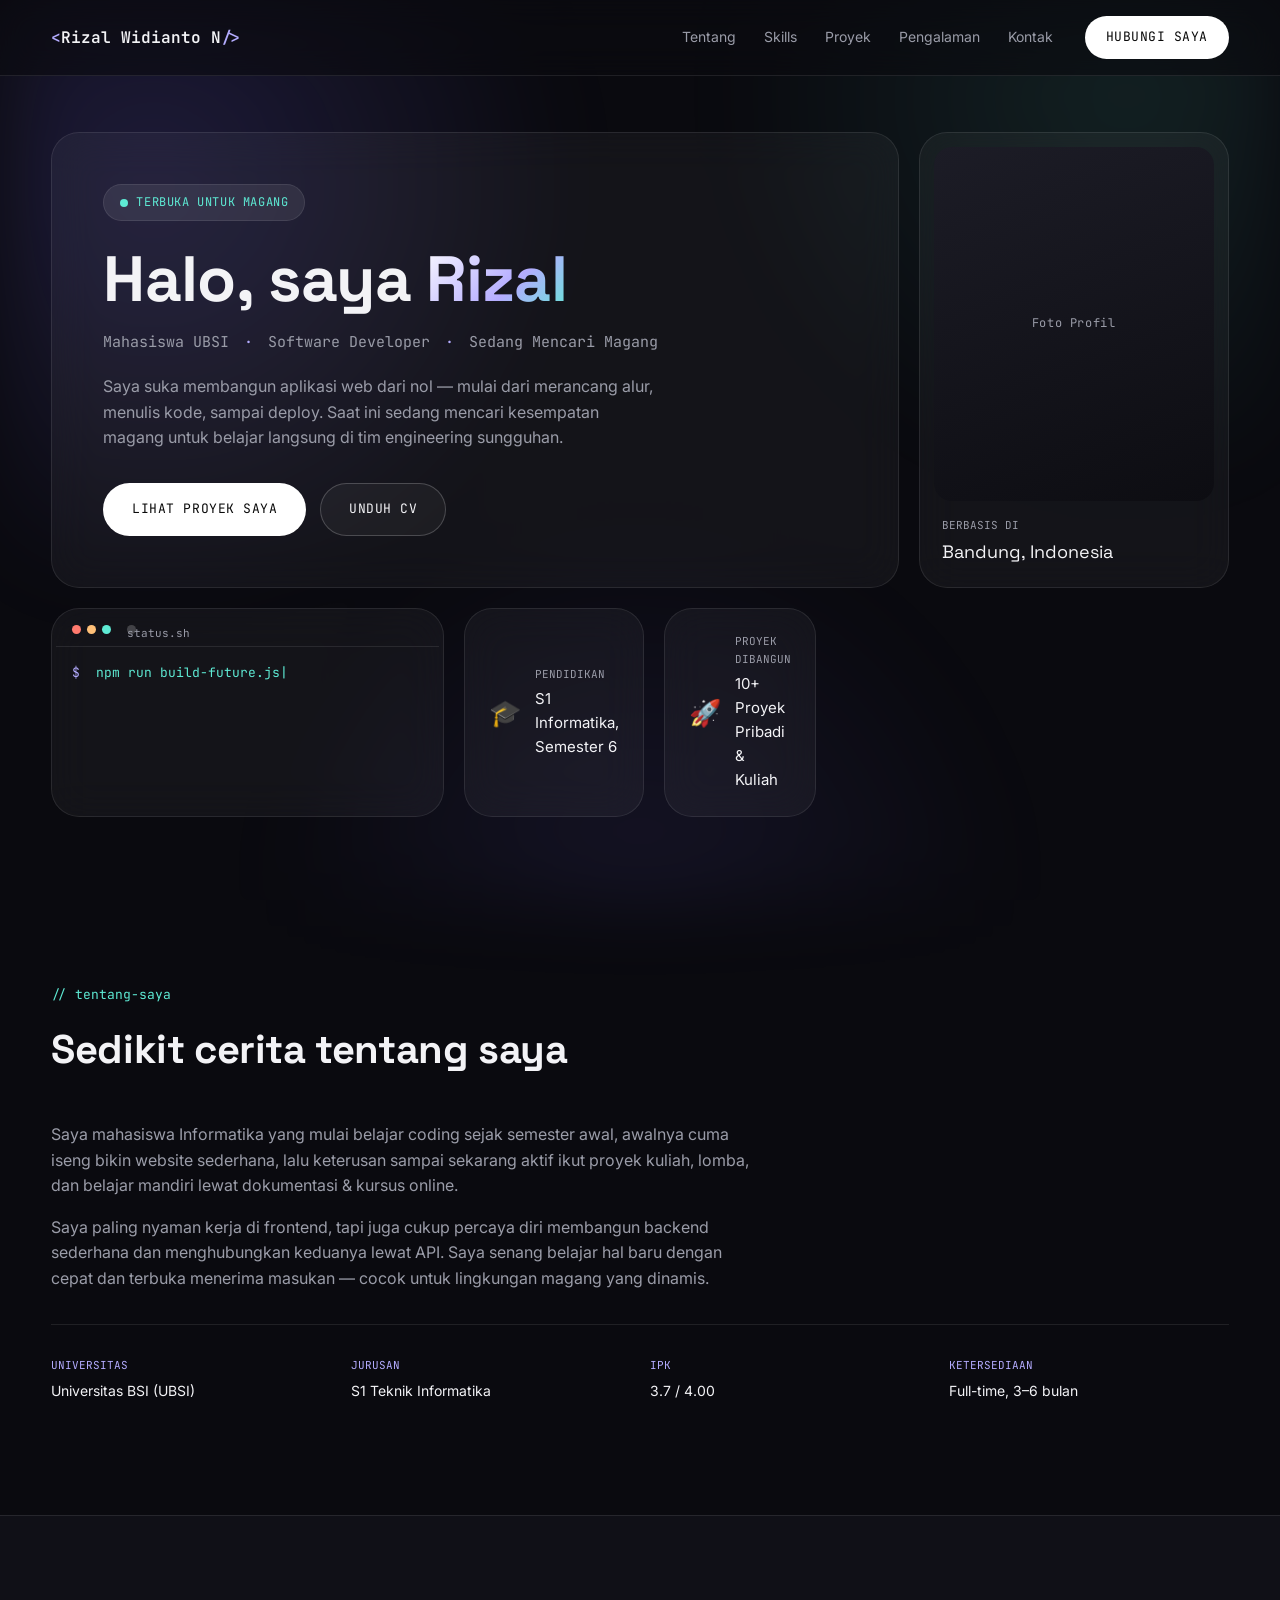
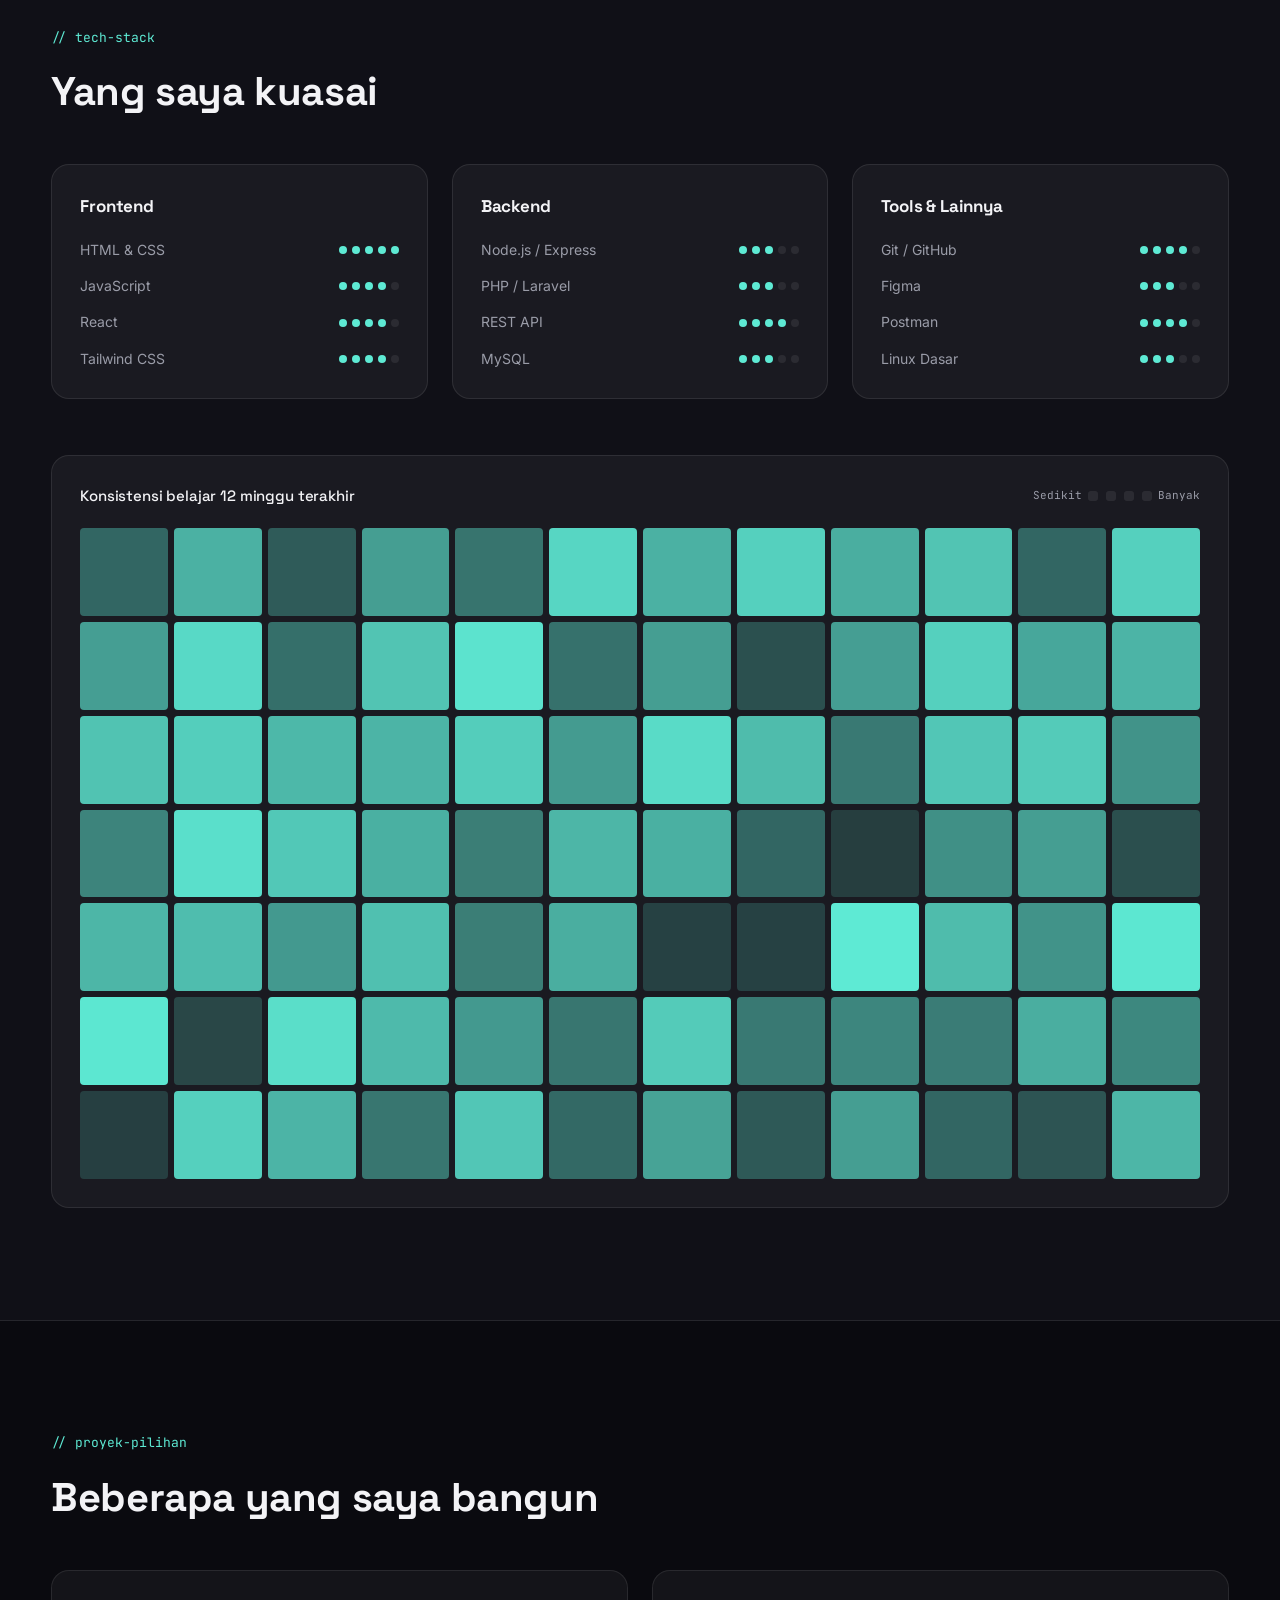
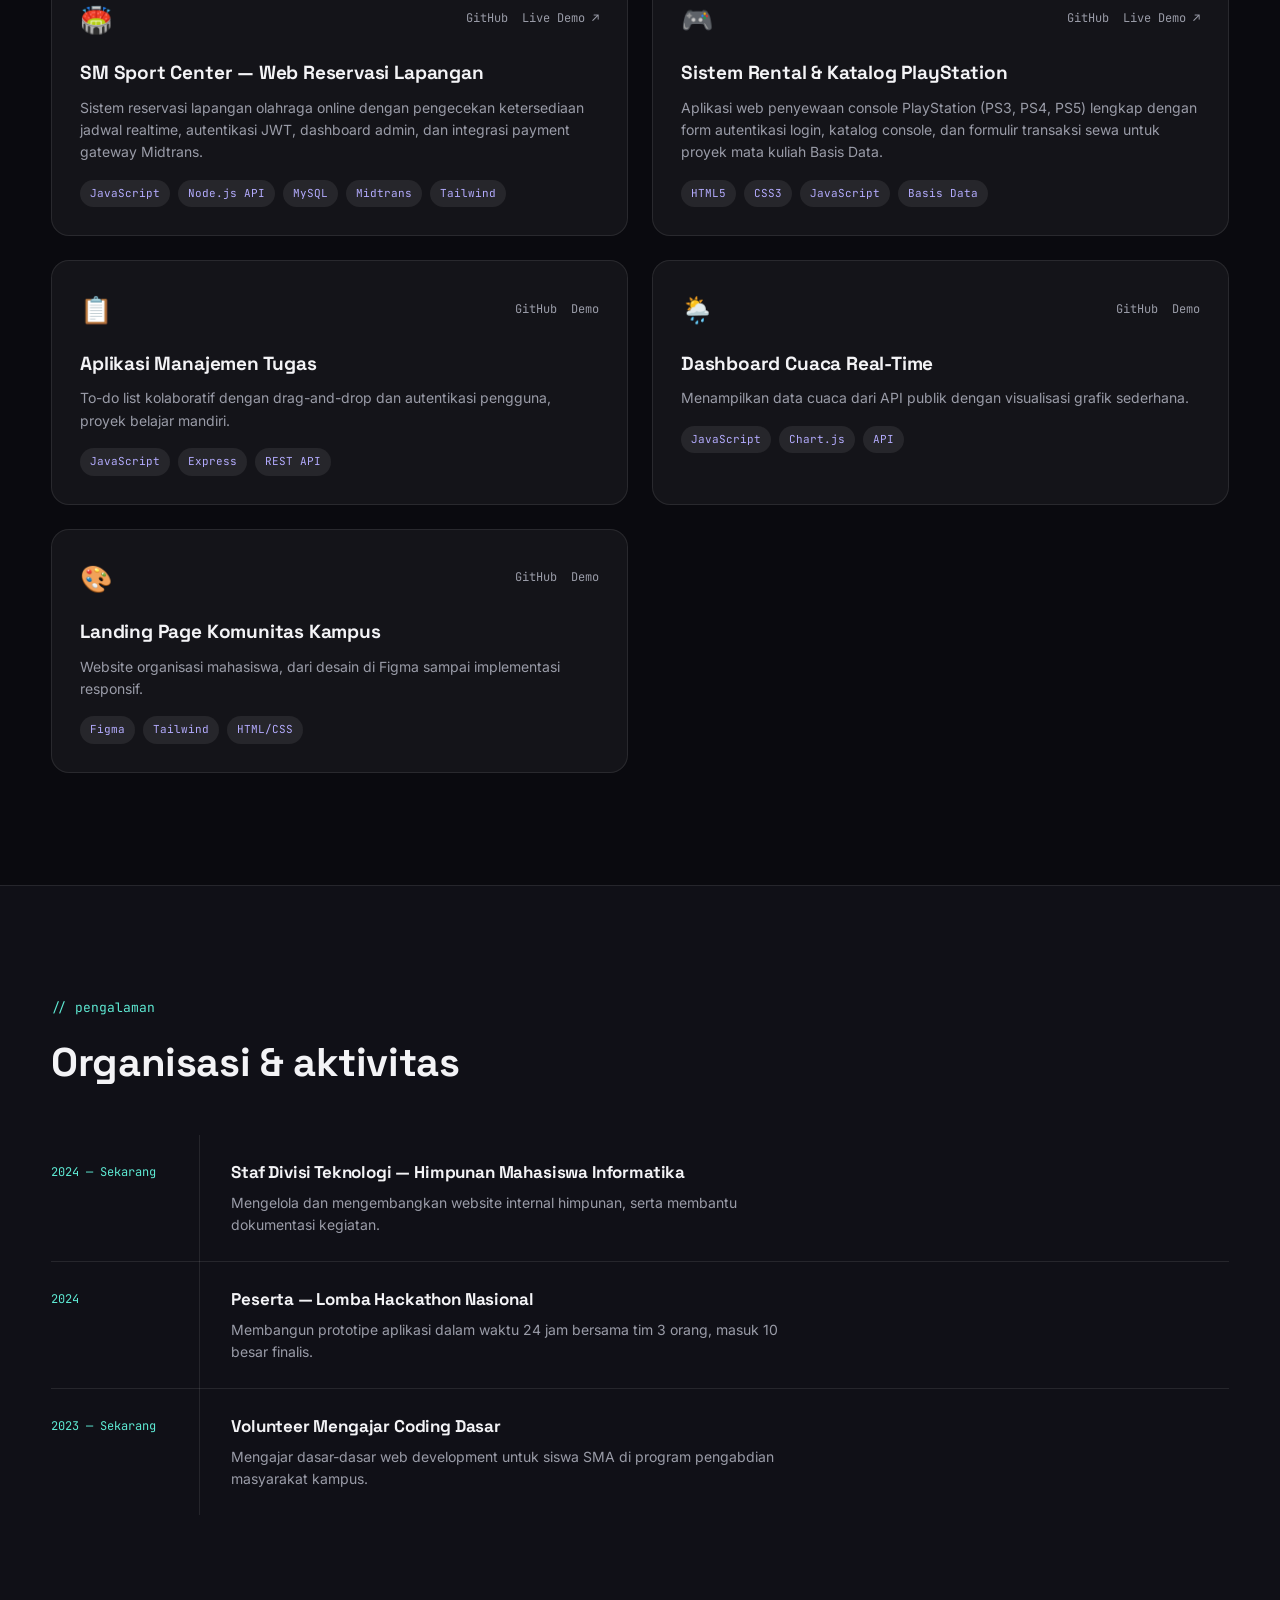
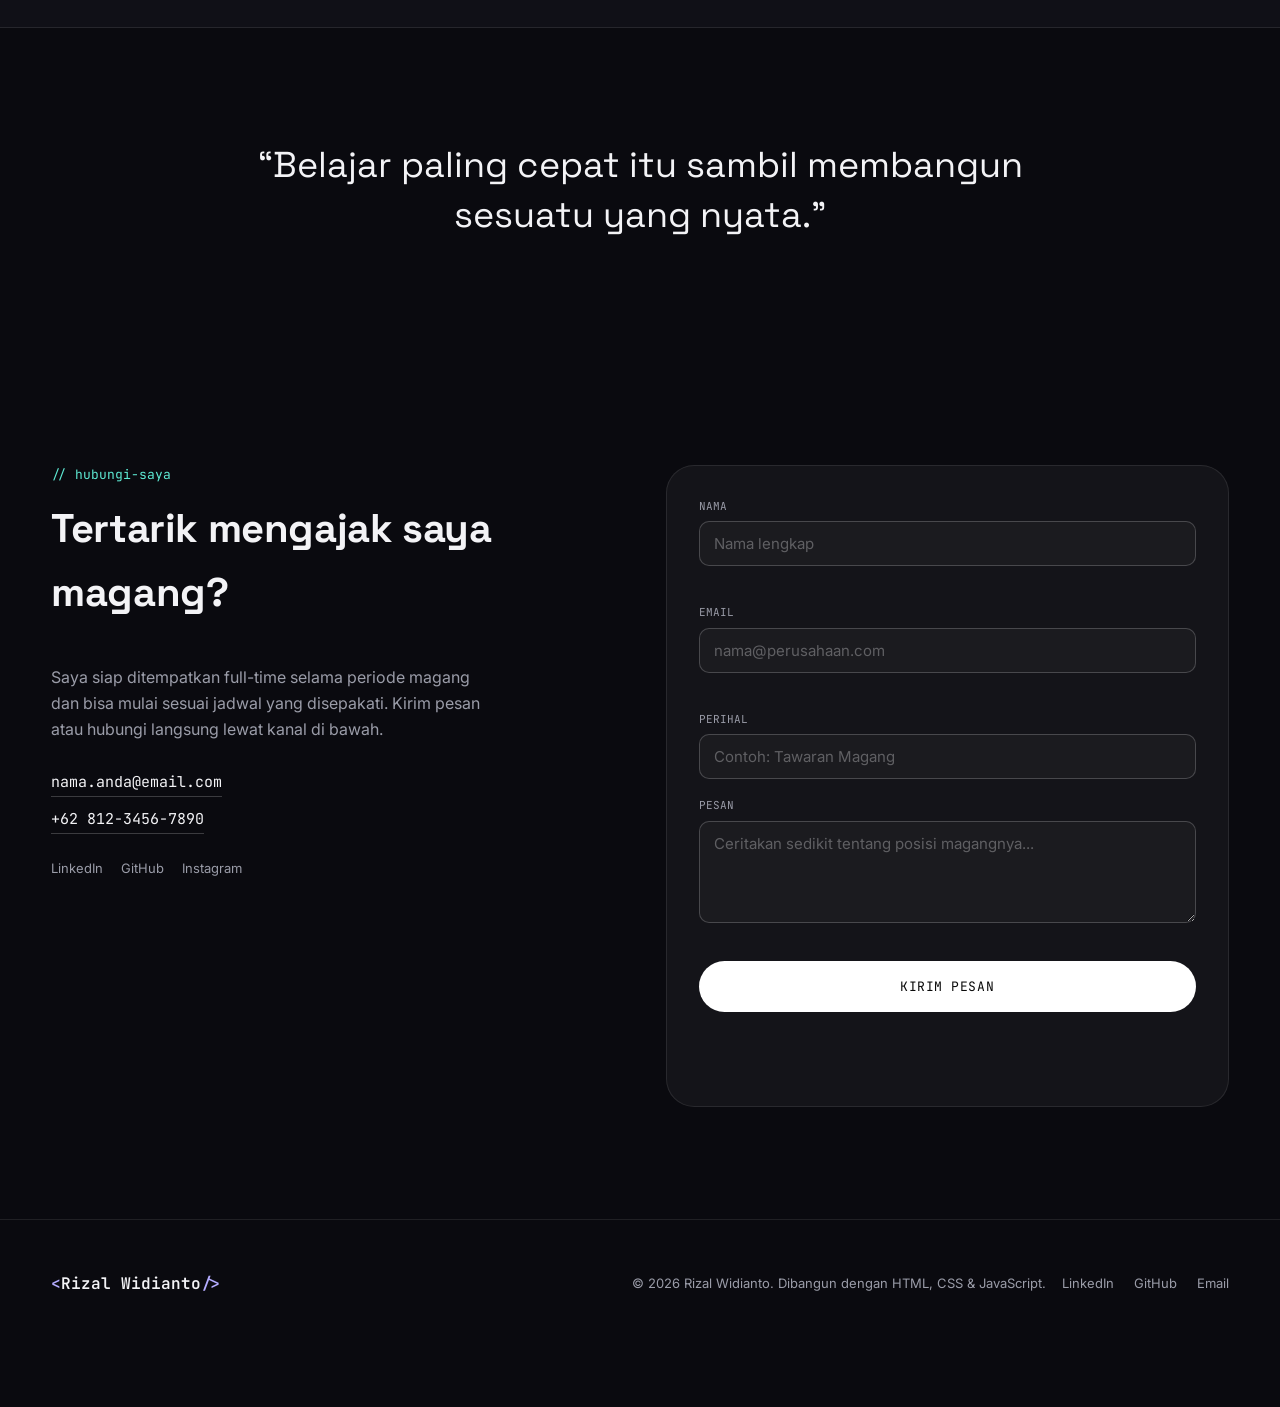
==== protofolio/index.html @ b2a85b8a "Add files via upload" ====
<!DOCTYPE html>
<html lang="id">

<head>
  <meta charset="UTF-8">
  <meta name="viewport" content="width=device-width, initial-scale=1.0">
  <title>Rizal Widianto — Software Developer Intern</title>
  <meta name="description"
    content="Portofolio Rizal Widianto, mahasiswa Informatika yang mencari kesempatan magang sebagai Software Developer.">
  <link rel="preconnect" href="https://fonts.googleapis.com">
  <link rel="preconnect" href="https://fonts.gstatic.com" crossorigin>
  <link
    href="https://fonts.googleapis.com/css2?family=Space+Grotesk:wght@400;500;600;700&family=Inter:wght@400;500;600;700&family=JetBrains+Mono:wght@400;500;600&display=swap"
    rel="stylesheet">
  <link rel="stylesheet" href="style.css">
</head>

<body>
  <div class="bg-glow" aria-hidden="true"></div>

  <!-- NAVBAR -->
  <header class="nav" id="nav">
    <div class="nav__inner">
      <a href="#top" class="nav__logo"><span class="nav__logo-bracket">&lt;</span>Rizal Widianto N<span
          class="nav__logo-bracket">/&gt;</span></a>
      <nav class="nav__links" id="navLinks">
        <a href="#tentang">Tentang</a>
        <a href="#skills">Skills</a>
        <a href="#proyek">Proyek</a>
        <a href="#pengalaman">Pengalaman</a>
        <a href="#kontak">Kontak</a>
      </nav>
      <a href="#kontak" class="btn btn--primary btn--small nav__cta">Hubungi Saya</a>
      <button class="nav__toggle" id="navToggle" aria-label="Buka menu" aria-expanded="false">
        <span></span><span></span><span></span>
      </button>
    </div>
  </header>

  <main id="top">

    <!-- HERO / BENTO -->
    <section class="hero">
      <div class="bento">

        <!-- Kartu intro utama -->
        <div class="cell cell--intro">
          <div class="badge">
            <span class="badge__dot"></span>
            Terbuka untuk Magang
          </div>
          <h1 class="hero__title">Halo, saya <span class="grad-text">Rizal</span></h1>
          <p class="hero__role">
            Mahasiswa UBSI <span class="sep">·</span> Software Developer <span class="sep">·</span> Sedang
            Mencari Magang
          </p>
          <p class="hero__desc">
            Saya suka membangun aplikasi web dari nol — mulai dari merancang alur, menulis kode,
            sampai deploy. Saat ini sedang mencari kesempatan magang untuk belajar langsung di
            tim engineering sungguhan.
          </p>
          <div class="hero__actions">
            <a href="#proyek" class="btn btn--primary">Lihat Proyek Saya</a>
            <a href="/CV-Nama-Anda.pdf" class="btn btn--ghost" download>Unduh CV</a>
          </div>
        </div>

        <!-- Kartu foto -->
        <div class="cell cell--photo">
          <div class="photo-frame">
            <span class="photo-placeholder">Foto Profil</span>
          </div>
          <div class="photo-caption">
            <span class="label">Berbasis di</span>
            <span class="value">Bandung, Indonesia</span>
          </div>
        </div>

        <!-- Kartu terminal / status -->
        <div class="cell cell--terminal">
          <div class="terminal">
            <div class="terminal__bar">
              <span></span><span></span><span></span>
              <span class="terminal__title">status.sh</span>
            </div>
            <div class="terminal__body">
              <span class="terminal__prompt">$</span>
              <span id="typedText"></span><span class="terminal__cursor">|</span>
            </div>
          </div>
        </div>

        <!-- Kartu pendidikan singkat -->
        <div class="cell cell--stat">
          <span class="stat__icon">🎓</span>
          <div>
            <p class="stat__label">Pendidikan</p>
            <p class="stat__value">S1 Informatika, Semester 6</p>
          </div>
        </div>

        <!-- Kartu proyek count -->
        <div class="cell cell--stat">
          <span class="stat__icon">🚀</span>
          <div>
            <p class="stat__label">Proyek Dibangun</p>
            <p class="stat__value">10+ Proyek Pribadi &amp; Kuliah</p>
          </div>
        </div>

      </div>
    </section>

    <!-- TENTANG -->
    <section class="section" id="tentang">
      <p class="eyebrow">// tentang-saya</p>
      <div class="about">
        <h2 class="section__title">Sedikit cerita tentang saya</h2>
        <p class="about__text">
          Saya mahasiswa Informatika yang mulai belajar coding sejak semester awal, awalnya
          cuma iseng bikin website sederhana, lalu keterusan sampai sekarang aktif ikut proyek
          kuliah, lomba, dan belajar mandiri lewat dokumentasi &amp; kursus online.
        </p>
        <p class="about__text">
          Saya paling nyaman kerja di frontend, tapi juga cukup percaya diri membangun backend
          sederhana dan menghubungkan keduanya lewat API. Saya senang belajar hal baru dengan
          cepat dan terbuka menerima masukan — cocok untuk lingkungan magang yang dinamis.
        </p>
        <div class="about__facts">
          <div class="fact"><span class="fact__label">Universitas</span>Universitas BSI (UBSI)</div>
          <div class="fact"><span class="fact__label">Jurusan</span>S1 Teknik Informatika</div>
          <div class="fact"><span class="fact__label">IPK</span>3.7 / 4.00</div>
          <div class="fact"><span class="fact__label">Ketersediaan</span>Full-time, 3–6 bulan</div>
        </div>
      </div>
    </section>

    <!-- SKILLS -->
    <section class="section section--tint" id="skills">
      <p class="eyebrow">// tech-stack</p>
      <h2 class="section__title">Yang saya kuasai</h2>
      <div class="skills-grid">
        <div class="skill-group">
          <h3>Frontend</h3>
          <ul class="skill-list">
            <li><span>HTML &amp; CSS</span><i class="dots"><i data-lvl="5"></i></i></li>
            <li><span>JavaScript</span><i class="dots"><i data-lvl="4"></i></i></li>
            <li><span>React</span><i class="dots"><i data-lvl="4"></i></i></li>
            <li><span>Tailwind CSS</span><i class="dots"><i data-lvl="4"></i></i></li>
          </ul>
        </div>
        <div class="skill-group">
          <h3>Backend</h3>
          <ul class="skill-list">
            <li><span>Node.js / Express</span><i class="dots"><i data-lvl="3"></i></i></li>
            <li><span>PHP / Laravel</span><i class="dots"><i data-lvl="3"></i></i></li>
            <li><span>REST API</span><i class="dots"><i data-lvl="4"></i></i></li>
            <li><span>MySQL</span><i class="dots"><i data-lvl="3"></i></i></li>
          </ul>
        </div>
        <div class="skill-group">
          <h3>Tools &amp; Lainnya</h3>
          <ul class="skill-list">
            <li><span>Git / GitHub</span><i class="dots"><i data-lvl="4"></i></i></li>
            <li><span>Figma</span><i class="dots"><i data-lvl="3"></i></i></li>
            <li><span>Postman</span><i class="dots"><i data-lvl="4"></i></i></li>
            <li><span>Linux Dasar</span><i class="dots"><i data-lvl="3"></i></i></li>
          </ul>
        </div>
      </div>

      <div class="activity">
        <div class="activity__head">
          <h3>Konsistensi belajar 12 minggu terakhir</h3>
          <span class="activity__legend">Sedikit <i></i><i></i><i></i><i></i> Banyak</span>
        </div>
        <div class="activity__grid" id="activityGrid"></div>
      </div>
    </section>

    <!-- PROYEK -->
    <section class="section" id="proyek">
      <p class="eyebrow">// proyek-pilihan</p>
      <h2 class="section__title">Beberapa yang saya bangun</h2>
      <div class="projects">
        <article class="project">
          <div class="project__top">
            <span class="project__icon">🏟️</span>
            <div class="project__links">
              <a href="https://github.com/jalll06/web-reservasi" target="_blank" rel="noopener"
                aria-label="Lihat kode di GitHub">GitHub</a>
              <a href="https://smsport-three.vercel.app/" target="_blank" rel="noopener"
                aria-label="Lihat live demo aplikasi">Live Demo ↗</a>
            </div>
          </div>
          <h3>SM Sport Center — Web Reservasi Lapangan</h3>
          <p>Sistem reservasi lapangan olahraga online dengan pengecekan ketersediaan jadwal realtime, autentikasi JWT,
            dashboard admin, dan integrasi payment gateway Midtrans.</p>
          <div class="tags"><span>JavaScript</span><span>Node.js API</span><span>MySQL</span><span>Midtrans</span><span>Tailwind</span></div>
        </article>
        <article class="project">
          <div class="project__top">
            <span class="project__icon">🎮</span>
            <div class="project__links">
              <a href="https://github.com/jalll06/project-basis-data" target="_blank" rel="noopener"
                aria-label="Lihat kode di GitHub">GitHub</a>
              <a href="https://project-basis-data-mado.vercel.app/" target="_blank" rel="noopener"
                aria-label="Lihat live demo aplikasi">Live Demo ↗</a>
            </div>
          </div>
          <h3>Sistem Rental &amp; Katalog PlayStation</h3>
          <p>Aplikasi web penyewaan console PlayStation (PS3, PS4, PS5) lengkap dengan form autentikasi login, katalog console, dan formulir transaksi sewa untuk proyek mata kuliah Basis Data.</p>
          <div class="tags"><span>HTML5</span><span>CSS3</span><span>JavaScript</span><span>Basis Data</span></div>
        </article>
        <article class="project">
          <div class="project__top">
            <span class="project__icon">📋</span>
            <div class="project__links">
              <a href="#" aria-label="Lihat kode di GitHub">GitHub</a>
              <a href="#" aria-label="Lihat demo langsung">Demo</a>
            </div>
          </div>
          <h3>Aplikasi Manajemen Tugas</h3>
          <p>To-do list kolaboratif dengan drag-and-drop dan autentikasi pengguna, proyek belajar mandiri.</p>
          <div class="tags"><span>JavaScript</span><span>Express</span><span>REST API</span></div>
        </article>
        <article class="project">
          <div class="project__top">
            <span class="project__icon">🌦️</span>
            <div class="project__links">
              <a href="#" aria-label="Lihat kode di GitHub">GitHub</a>
              <a href="#" aria-label="Lihat demo langsung">Demo</a>
            </div>
          </div>
          <h3>Dashboard Cuaca Real-Time</h3>
          <p>Menampilkan data cuaca dari API publik dengan visualisasi grafik sederhana.</p>
          <div class="tags"><span>JavaScript</span><span>Chart.js</span><span>API</span></div>
        </article>
        <article class="project">
          <div class="project__top">
            <span class="project__icon">🎨</span>
            <div class="project__links">
              <a href="#" aria-label="Lihat kode di GitHub">GitHub</a>
              <a href="#" aria-label="Lihat demo langsung">Demo</a>
            </div>
          </div>
          <h3>Landing Page Komunitas Kampus</h3>
          <p>Website organisasi mahasiswa, dari desain di Figma sampai implementasi responsif.</p>
          <div class="tags"><span>Figma</span><span>Tailwind</span><span>HTML/CSS</span></div>
        </article>
      </div>
    </section>

    <!-- PENGALAMAN -->
    <section class="section section--tint" id="pengalaman">
      <p class="eyebrow">// pengalaman</p>
      <h2 class="section__title">Organisasi &amp; aktivitas</h2>
      <div class="timeline">
        <div class="timeline__item">
          <div class="timeline__date">2024 — Sekarang</div>
          <div class="timeline__content">
            <h3>Staf Divisi Teknologi — Himpunan Mahasiswa Informatika</h3>
            <p>Mengelola dan mengembangkan website internal himpunan, serta membantu dokumentasi kegiatan.</p>
          </div>
        </div>
        <div class="timeline__item">
          <div class="timeline__date">2024</div>
          <div class="timeline__content">
            <h3>Peserta — Lomba Hackathon Nasional</h3>
            <p>Membangun prototipe aplikasi dalam waktu 24 jam bersama tim 3 orang, masuk 10 besar finalis.</p>
          </div>
        </div>
        <div class="timeline__item">
          <div class="timeline__date">2023 — Sekarang</div>
          <div class="timeline__content">
            <h3>Volunteer Mengajar Coding Dasar</h3>
            <p>Mengajar dasar-dasar web development untuk siswa SMA di program pengabdian masyarakat kampus.</p>
          </div>
        </div>
      </div>
    </section>

    <!-- QUOTE -->
    <section class="quote">
      <p>&ldquo;Belajar paling cepat itu sambil membangun sesuatu yang nyata.&rdquo;</p>
    </section>

    <!-- KONTAK -->
    <section class="section contact" id="kontak">
      <div class="contact__grid">
        <div class="contact__intro">
          <p class="eyebrow">// hubungi-saya</p>
          <h2 class="section__title">Tertarik mengajak saya magang?</h2>
          <p class="contact__text">
            Saya siap ditempatkan full-time selama periode magang dan bisa mulai sesuai jadwal
            yang disepakati. Kirim pesan atau hubungi langsung lewat kanal di bawah.
          </p>
          <div class="contact__links">
            <a href="mailto:nama.anda@email.com">nama.anda@email.com</a>
            <a href="tel:+6281234567890">+62 812-3456-7890</a>
          </div>
          <div class="contact__social">
            <a href="#" target="_blank" rel="noopener">LinkedIn</a>
            <a href="https://github.com/jalll06" target="_blank" rel="noopener">GitHub</a>
            <a href="#" target="_blank" rel="noopener">Instagram</a>
          </div>
        </div>

        <form class="contact__form" id="contactForm" novalidate>
          <div class="field">
            <label for="name">Nama</label>
            <input type="text" id="name" name="name" placeholder="Nama lengkap" required>
            <span class="field__error" data-error="name"></span>
          </div>
          <div class="field">
            <label for="email">Email</label>
            <input type="email" id="email" name="email" placeholder="nama@perusahaan.com" required>
            <span class="field__error" data-error="email"></span>
          </div>
          <div class="field">
            <label for="subject">Perihal</label>
            <input type="text" id="subject" name="subject" placeholder="Contoh: Tawaran Magang">
          </div>
          <div class="field">
            <label for="message">Pesan</label>
            <textarea id="message" name="message" rows="4" placeholder="Ceritakan sedikit tentang posisi magangnya..."
              required></textarea>
            <span class="field__error" data-error="message"></span>
          </div>
          <button type="submit" class="btn btn--primary btn--full">
            <span class="btn__label">Kirim Pesan</span>
          </button>
          <p class="form__status" id="formStatus" role="status" aria-live="polite"></p>
        </form>
      </div>
    </section>

  </main>

  <footer class="footer">
    <div class="footer__inner">
      <a href="#top" class="nav__logo"><span class="nav__logo-bracket">&lt;</span>Rizal Widianto<span
          class="nav__logo-bracket">/&gt;</span></a>
      <p>&copy; <span id="year"></span> Rizal Widianto. Dibangun dengan HTML, CSS &amp; JavaScript.</p>
      <div class="footer__links">
        <a href="#" target="_blank" rel="noopener">LinkedIn</a>
        <a href="https://github.com/jalll06" target="_blank" rel="noopener">GitHub</a>
        <a href="mailto:nama.anda@email.com">Email</a>
      </div>
    </div>
  </footer>

  <button class="to-top" id="toTop" aria-label="Kembali ke atas">↑</button>

  <!-- Bottom nav mobile ala referensi -->
  <nav class="mobile-dock" aria-label="Navigasi cepat">
    <a href="#top" aria-label="Beranda" class="is-active"><span>⌂</span></a>
    <a href="#proyek" aria-label="Proyek"><span>▤</span></a>
    <a href="#skills" aria-label="Skills"><span>⌨</span></a>
    <a href="#kontak" aria-label="Kontak"><span>✉</span></a>
  </nav>

  <script src="script.js"></script>
</body>

</html>
---- protofolio/style.css ----
/* ===========================================================
   PORTOFOLIO DEVELOPER — style.css
   Tema: dark, glassmorphism, bento grid
   Tipografi: Space Grotesk (display) + Inter (body) + JetBrains Mono (kode/label)
=========================================================== */

:root{
  --bg: #0A0A0F;
  --bg-soft: #101017;
  --panel: rgba(255,255,255,0.045);
  --panel-strong: rgba(255,255,255,0.08);
  --border: rgba(255,255,255,0.09);
  --border-strong: rgba(255,255,255,0.2);
  --ink: #F3F3F6;
  --ink-dim: #9A9CA8;
  --violet: #7C6CFF;
  --violet-soft: #B4ACFF;
  --cyan: #5EEAD4;
  --danger: #FF7A6E;

  --font-display: "Space Grotesk", sans-serif;
  --font-body: "Inter", sans-serif;
  --font-mono: "JetBrains Mono", monospace;

  --gutter: clamp(18px, 4vw, 64px);
  --section-gap: clamp(56px, 9vw, 112px);
  --radius-lg: 28px;
  --radius-md: 18px;
  --ease: cubic-bezier(.22,.61,.36,1);
}

*,*::before,*::after{ box-sizing: border-box; }
html{ scroll-behavior: smooth; }
@media (prefers-reduced-motion: reduce){
  html{ scroll-behavior: auto; }
  *,*::before,*::after{ animation-duration: 0.01ms !important; animation-iteration-count: 1 !important; transition-duration: 0.01ms !important; }
}

body{
  margin:0;
  background: var(--bg);
  color: var(--ink);
  font-family: var(--font-body);
  line-height: 1.6;
  -webkit-font-smoothing: antialiased;
  overflow-x: hidden;
}

.bg-glow{
  position: fixed;
  inset: 0;
  z-index: -1;
  background:
    radial-gradient(circle at 12% 20%, rgba(124,108,255,0.18), transparent 32%),
    radial-gradient(circle at 88% 10%, rgba(94,234,212,0.10), transparent 30%),
    radial-gradient(circle at 50% 100%, rgba(124,108,255,0.10), transparent 35%);
  filter: blur(40px);
}

img{ max-width:100%; display:block; }
a{ color: inherit; text-decoration: none; }
button{ font-family: inherit; cursor:pointer; }

h1,h2,h3{
  font-family: var(--font-display);
  color: var(--ink);
  margin: 0;
  letter-spacing: -0.01em;
}

::selection{ background: var(--violet); color: #fff; }
:focus-visible{ outline: 2px solid var(--cyan); outline-offset: 3px; }

.grad-text{
  background: linear-gradient(135deg, #fff 0%, var(--violet-soft) 60%, var(--cyan) 100%);
  -webkit-background-clip: text;
  background-clip: text;
  -webkit-text-fill-color: transparent;
}

.eyebrow{
  font-family: var(--font-mono);
  font-size: 13px;
  color: var(--cyan);
  margin: 0 0 12px;
}

/* ---------- buttons ---------- */
.btn{
  display:inline-flex;
  align-items:center;
  justify-content:center;
  gap:8px;
  padding: 15px 28px;
  border-radius: 999px;
  font-family: var(--font-mono);
  font-size: 13px;
  letter-spacing: 0.04em;
  text-transform: uppercase;
  border: 1px solid transparent;
  transition: transform .25s var(--ease), background .25s var(--ease), box-shadow .25s var(--ease), border-color .25s var(--ease);
}
.btn--primary{ background: #fff; color: #0A0A0A; }
.btn--primary:hover{
  background: linear-gradient(135deg, var(--violet-soft), var(--cyan));
  transform: translateY(-2px);
  box-shadow: 0 12px 30px -10px rgba(124,108,255,0.5);
}
.btn--ghost{ background: var(--panel); color: var(--ink); border-color: var(--border-strong); }
.btn--ghost:hover{ background: var(--panel-strong); transform: translateY(-2px); }
.btn--small{ padding: 10px 20px; }
.btn--full{ width:100%; padding: 16px 28px; }

/* ---------- nav ---------- */
.nav{
  position: sticky;
  top: 0;
  z-index: 50;
  background: rgba(10,10,15,0.6);
  backdrop-filter: blur(16px);
  -webkit-backdrop-filter: blur(16px);
  border-bottom: 1px solid var(--border);
}
.nav__inner{
  max-width: 1400px;
  margin: 0 auto;
  padding: 16px var(--gutter);
  display: flex;
  align-items: center;
  gap: 32px;
}
.nav__logo{
  font-family: var(--font-mono);
  font-size: 16px;
  font-weight: 600;
  margin-right: auto;
  color: var(--ink);
}
.nav__logo-bracket{ color: var(--violet-soft); }
.nav__links{ display: flex; gap: 28px; font-size: 14px; }
.nav__links a{
  position: relative;
  color: var(--ink-dim);
  transition: color .2s var(--ease);
}
.nav__links a::after{
  content:"";
  position:absolute;
  left:0; right:0; bottom:-6px;
  height:1px;
  background: var(--cyan);
  transform: scaleX(0);
  transform-origin: left;
  transition: transform .25s var(--ease);
}
.nav__links a:hover{ color: var(--ink); }
.nav__links a:hover::after{ transform: scaleX(1); }
.nav__toggle{
  display:none;
  flex-direction: column;
  gap: 5px;
  background:none;
  border:none;
  padding: 6px;
}
.nav__toggle span{ width: 22px; height: 2px; background: var(--ink); transition: transform .25s var(--ease), opacity .25s var(--ease); }
.nav__toggle.is-open span:nth-child(1){ transform: translateY(7px) rotate(45deg); }
.nav__toggle.is-open span:nth-child(2){ opacity: 0; }
.nav__toggle.is-open span:nth-child(3){ transform: translateY(-7px) rotate(-45deg); }

/* ---------- hero bento ---------- */
.hero{
  max-width: 1400px;
  margin: 0 auto;
  padding: clamp(28px,5vw,56px) var(--gutter);
}
.bento{
  display: grid;
  grid-template-columns: repeat(12, 1fr);
  grid-auto-rows: minmax(90px, auto);
  gap: 20px;
}
.cell{
  background: var(--panel);
  backdrop-filter: blur(20px);
  -webkit-backdrop-filter: blur(20px);
  border: 1px solid var(--border);
  border-radius: var(--radius-lg);
  transition: transform .3s var(--ease), border-color .3s var(--ease), box-shadow .3s var(--ease);
}
.cell:hover{
  border-color: var(--border-strong);
  box-shadow: 0 0 44px rgba(124,108,255,0.12);
}

.cell--intro{
  grid-column: span 8;
  grid-row: span 2;
  padding: clamp(28px,4vw,56px);
  display:flex;
  flex-direction: column;
  justify-content: center;
}
.badge{
  display:inline-flex;
  align-items:center;
  gap:8px;
  width: fit-content;
  padding: 8px 16px;
  border-radius: 999px;
  background: var(--panel-strong);
  border: 1px solid var(--border);
  font-family: var(--font-mono);
  font-size: 12px;
  text-transform: uppercase;
  letter-spacing: 0.05em;
  color: var(--cyan);
  margin-bottom: 24px;
}
.badge__dot{
  width: 8px; height: 8px; border-radius: 50%;
  background: var(--cyan);
  animation: pulse 2s infinite;
}
@keyframes pulse{
  0%{ box-shadow: 0 0 0 0 rgba(94,234,212,0.55); }
  70%{ box-shadow: 0 0 0 9px rgba(94,234,212,0); }
  100%{ box-shadow: 0 0 0 0 rgba(94,234,212,0); }
}
.hero__title{
  font-size: clamp(34px, 5vw, 64px);
  line-height: 1.08;
  font-weight: 700;
  margin-bottom: 16px;
}
.hero__role{
  font-family: var(--font-mono);
  font-size: 15px;
  color: var(--ink-dim);
  margin: 0 0 20px;
}
.hero__role .sep{ color: var(--violet-soft); margin: 0 6px; }
.hero__desc{
  color: var(--ink-dim);
  font-size: 16px;
  max-width: 56ch;
  margin: 0 0 32px;
}
.hero__actions{ display:flex; gap: 14px; flex-wrap: wrap; }

.cell--photo{
  grid-column: span 4;
  grid-row: span 2;
  padding: 14px;
  position: relative;
  display:flex;
  flex-direction: column;
  overflow:hidden;
}
.photo-frame{
  flex:1;
  border-radius: var(--radius-md);
  background: linear-gradient(160deg, #1c1c26, #0d0d12);
  display:flex;
  align-items:center;
  justify-content:center;
  min-height: 220px;
}
.photo-placeholder{
  font-family: var(--font-mono);
  font-size: 12px;
  color: var(--ink-dim);
  letter-spacing: 0.05em;
}
.photo-caption{
  padding: 16px 8px 6px;
}
.photo-caption .label{
  display:block;
  font-family: var(--font-mono);
  font-size: 11px;
  text-transform: uppercase;
  color: var(--ink-dim);
  margin-bottom: 4px;
}
.photo-caption .value{ font-family: var(--font-display); font-size: 18px; }

.cell--terminal{
  grid-column: span 5;
  padding: 4px;
  overflow:hidden;
}
.terminal{ font-family: var(--font-mono); font-size: 13px; }
.terminal__bar{
  display:flex;
  align-items:center;
  gap: 6px;
  padding: 12px 16px;
  border-bottom: 1px solid var(--border);
}
.terminal__bar span{ width:9px; height:9px; border-radius:50%; background: var(--border-strong); }
.terminal__bar span:nth-child(1){ background:#FF7A6E; }
.terminal__bar span:nth-child(2){ background:#FFC078; }
.terminal__bar span:nth-child(3){ background:#5EEAD4; }
.terminal__title{ margin-left: 10px; color: var(--ink-dim); font-size: 11px; }
.terminal__body{ padding: 16px; min-height: 48px; color: var(--cyan); }
.terminal__prompt{ color: var(--violet-soft); margin-right: 8px; }
.terminal__cursor{ animation: blink 1s step-end infinite; }
@keyframes blink{ 50%{ opacity: 0; } }

.cell--stat{
  grid-column: span 3.5;
  padding: 24px;
  display:flex;
  align-items:center;
  gap: 14px;
}
.stat__icon{ font-size: 26px; }
.stat__label{
  font-family: var(--font-mono);
  font-size: 11px;
  text-transform: uppercase;
  color: var(--ink-dim);
  margin: 0 0 4px;
}
.stat__value{ font-size: 15px; margin:0; }

/* ---------- sections ---------- */
.section{
  max-width: 1400px;
  margin: 0 auto;
  padding: var(--section-gap) var(--gutter);
}
.section--tint{
  max-width: none;
  background: var(--bg-soft);
  border-top: 1px solid var(--border);
  border-bottom: 1px solid var(--border);
}
.section--tint > *{ max-width: 1400px; margin-left:auto; margin-right:auto; }
.section__title{ font-size: clamp(26px,3.2vw,40px); margin-bottom: 40px; }

.reveal{ opacity:0; transform: translateY(24px); transition: opacity .7s var(--ease), transform .7s var(--ease); }
.reveal.is-visible{ opacity:1; transform:none; }

/* ---------- about ---------- */
.about__text{ color: var(--ink-dim); max-width: 70ch; margin: 0 0 16px; }
.about__facts{
  display:grid;
  grid-template-columns: repeat(4,1fr);
  gap: 20px;
  margin-top: 32px;
  padding-top: 32px;
  border-top: 1px solid var(--border);
}
.fact{ font-size: 14px; }
.fact__label{
  display:block;
  font-family: var(--font-mono);
  font-size: 11px;
  text-transform: uppercase;
  color: var(--violet-soft);
  margin-bottom: 6px;
}

/* ---------- skills ---------- */
.skills-grid{
  display:grid;
  grid-template-columns: repeat(3,1fr);
  gap: 24px;
  margin-bottom: 56px;
}
.skill-group{
  background: var(--panel);
  border: 1px solid var(--border);
  border-radius: var(--radius-md);
  padding: 28px;
}
.skill-group h3{ font-size: 17px; margin-bottom: 18px; }
.skill-list{ list-style:none; margin:0; padding:0; display:flex; flex-direction:column; gap:14px; }
.skill-list li{ display:flex; align-items:center; justify-content:space-between; font-size: 14px; color: var(--ink-dim); }
.dots{ display:inline-flex; gap:5px; }
.dots .dot{
  width: 8px; height: 8px;
  border-radius: 50%;
  background: var(--panel-strong);
}
.dots .dot.is-filled{ background: var(--cyan); }

.activity{
  background: var(--panel);
  border: 1px solid var(--border);
  border-radius: var(--radius-md);
  padding: 28px;
}
.activity__head{ display:flex; justify-content:space-between; align-items:center; flex-wrap:wrap; gap: 12px; margin-bottom: 20px; }
.activity__head h3{ font-size: 15px; font-weight: 500; color: var(--ink); }
.activity__legend{ font-family: var(--font-mono); font-size: 11px; color: var(--ink-dim); display:flex; align-items:center; gap:4px; }
.activity__legend i{ width:10px; height:10px; border-radius:3px; background: var(--panel-strong); display:inline-block; margin: 0 2px; }
.activity__grid{
  display:grid;
  grid-template-columns: repeat(12, 1fr);
  gap: 6px;
}
.activity__cell{
  aspect-ratio: 1;
  border-radius: 4px;
  background: var(--panel-strong);
}

/* ---------- projects ---------- */
.projects{
  display:grid;
  grid-template-columns: repeat(2, 1fr);
  gap: 24px;
}
.project{
  background: var(--panel);
  border: 1px solid var(--border);
  border-radius: var(--radius-md);
  padding: 28px;
  transition: transform .3s var(--ease), border-color .3s var(--ease), box-shadow .3s var(--ease);
}
.project:hover{
  transform: translateY(-4px);
  border-color: var(--border-strong);
  box-shadow: 0 20px 44px rgba(124,108,255,0.1);
}
.project__top{ display:flex; align-items:center; justify-content:space-between; margin-bottom: 18px; }
.project__icon{ font-size: 26px; }
.project__links{ display:flex; gap:14px; font-family: var(--font-mono); font-size: 12px; }
.project__links a{ color: var(--ink-dim); border-bottom: 1px solid transparent; }
.project__links a:hover{ color: var(--cyan); border-color: var(--cyan); }
.project h3{ font-size: 19px; margin-bottom: 8px; }
.project p{ color: var(--ink-dim); font-size: 14px; margin: 0 0 16px; }
.tags{ display:flex; gap:8px; flex-wrap:wrap; }
.tags span{
  font-family: var(--font-mono);
  font-size: 11px;
  padding: 5px 10px;
  border-radius: 999px;
  background: var(--panel-strong);
  color: var(--violet-soft);
}

/* ---------- timeline ---------- */
.timeline{ position: relative; }
.timeline::before{ content:""; position:absolute; left: 148px; top:0; bottom:0; width:1px; background: var(--border); }
.timeline__item{ display:grid; grid-template-columns: 148px 1fr; gap: 32px; padding: 24px 0; }
.timeline__item:not(:last-child){ border-bottom: 1px solid var(--border); }
.timeline__date{ font-family: var(--font-mono); font-size: 12px; color: var(--cyan); padding-top: 4px; }
.timeline__content h3{ font-size: 17px; margin-bottom: 6px; }
.timeline__content p{ color: var(--ink-dim); font-size: 14px; margin:0; max-width: 62ch; }

/* ---------- quote ---------- */
.quote{ padding: var(--section-gap) var(--gutter); text-align:center; }
.quote p{
  max-width: 820px;
  margin: 0 auto;
  font-family: var(--font-display);
  font-size: clamp(22px, 3.4vw, 36px);
  line-height: 1.4;
  color: var(--ink);
}

/* ---------- contact ---------- */
.contact__grid{ display:grid; grid-template-columns: 1fr 1fr; gap: var(--gutter); align-items:start; }
.contact__text{ color: var(--ink-dim); max-width: 44ch; margin: 0 0 28px; }
.contact__links{ display:flex; flex-direction:column; gap:10px; margin-bottom: 24px; }
.contact__links a{
  font-family: var(--font-mono);
  font-size: 15px;
  border-bottom: 1px solid var(--border-strong);
  width:fit-content;
  padding-bottom:2px;
  transition: color .2s var(--ease), border-color .2s var(--ease);
}
.contact__links a:hover{ color: var(--cyan); border-color: var(--cyan); }
.contact__social{ display:flex; gap:18px; font-size:13px; }
.contact__social a{ color: var(--ink-dim); }
.contact__social a:hover{ color: var(--ink); }

.contact__form{
  background: var(--panel);
  border: 1px solid var(--border);
  border-radius: var(--radius-lg);
  padding: 32px;
  display:flex;
  flex-direction:column;
  gap: 18px;
}
.field{ display:flex; flex-direction:column; gap:6px; }
.field label{ font-family: var(--font-mono); font-size: 11px; text-transform: uppercase; color: var(--ink-dim); }
.field input, .field textarea{
  border: 1px solid var(--border-strong);
  border-radius: 10px;
  padding: 12px 14px;
  font-family: var(--font-body);
  font-size: 15px;
  background: rgba(255,255,255,0.03);
  color: var(--ink);
  resize: vertical;
  transition: border-color .2s var(--ease), box-shadow .2s var(--ease);
}
.field input::placeholder, .field textarea::placeholder{ color: rgba(255,255,255,0.3); }
.field input:focus, .field textarea:focus{
  outline:none;
  border-color: var(--cyan);
  box-shadow: 0 0 0 3px rgba(94,234,212,0.14);
}
.field.has-error input, .field.has-error textarea{ border-color: var(--danger); }
.field__error{ font-size: 12px; color: var(--danger); min-height: 14px; }
.form__status{ font-family: var(--font-mono); font-size: 13px; text-align:center; min-height: 18px; color: var(--cyan); }

/* ---------- footer ---------- */
.footer{ border-top: 1px solid var(--border); padding: 40px var(--gutter) 100px; }
.footer__inner{
  max-width: 1400px; margin: 0 auto;
  display:flex; flex-wrap:wrap; align-items:center; justify-content:space-between;
  gap:16px; font-size:13px; color: var(--ink-dim);
}
.footer__links{ display:flex; gap:20px; }
.footer__links a:hover{ color: var(--ink); }

/* ---------- to top ---------- */
.to-top{
  position: fixed; right: 24px; bottom: 96px;
  width: 44px; height: 44px; border-radius: 50%;
  background: var(--panel-strong);
  border: 1px solid var(--border-strong);
  color: var(--ink);
  font-size: 18px;
  display:flex; align-items:center; justify-content:center;
  opacity: 0; pointer-events:none; transform: translateY(8px);
  transition: opacity .3s var(--ease), transform .3s var(--ease), background .3s var(--ease);
  z-index: 40;
  backdrop-filter: blur(10px);
}
.to-top.is-visible{ opacity:1; pointer-events:auto; transform:none; }
.to-top:hover{ background: var(--violet); }

/* ---------- mobile dock ---------- */
.mobile-dock{
  display:none;
  position: fixed;
  bottom: 20px; left: 50%; transform: translateX(-50%);
  z-index: 50;
  align-items:center;
  gap: 22px;
  background: rgba(20,20,28,0.75);
  backdrop-filter: blur(20px);
  border: 1px solid var(--border);
  border-radius: 999px;
  padding: 12px 22px;
}
.mobile-dock a{ color: var(--ink-dim); font-size: 18px; transition: color .2s var(--ease), transform .2s var(--ease); }
.mobile-dock a:hover, .mobile-dock a.is-active{ color: var(--cyan); transform: translateY(-2px); }

/* ===========================================================
   RESPONSIVE
=========================================================== */
@media (max-width: 980px){
  .bento{ grid-template-columns: repeat(6, 1fr); }
  .cell--intro{ grid-column: span 6; grid-row: auto; }
  .cell--photo{ grid-column: span 6; grid-row: auto; }
  .cell--terminal{ grid-column: span 6; }
  .cell--stat{ grid-column: span 3; }
  .about__facts{ grid-template-columns: 1fr 1fr; }
  .skills-grid{ grid-template-columns: 1fr; }
  .projects{ grid-template-columns: 1fr; }
  .contact__grid{ grid-template-columns: 1fr; }
  .timeline::before{ left: 90px; }
  .timeline__item{ grid-template-columns: 90px 1fr; gap: 20px; }
}

@media (max-width: 680px){
  .nav__links, .nav__cta{ display:none; }
  .nav__toggle{ display:flex; }
  .nav.is-open .nav__links{
    display:flex; flex-direction:column;
    position:absolute; top:100%; left:0; right:0;
    background: rgba(10,10,15,0.97);
    padding: 20px var(--gutter) 28px;
    border-bottom: 1px solid var(--border);
    gap: 16px;
  }
  .nav.is-open .nav__cta{
    display:flex; position:absolute; top: calc(100% + 190px);
    left: var(--gutter); right: var(--gutter);
  }
  .bento{ grid-template-columns: 1fr; }
  .cell--intro, .cell--photo, .cell--terminal, .cell--stat{ grid-column: 1 / -1; }
  .about__facts{ grid-template-columns: 1fr; }
  .activity__grid{ grid-template-columns: repeat(8, 1fr); }
  .timeline::before{ display:none; }
  .timeline__item{ grid-template-columns: 1fr; }
  .mobile-dock{ display:flex; }
  .to-top{ bottom: 96px; }
  .footer{ padding-bottom: 110px; }
}
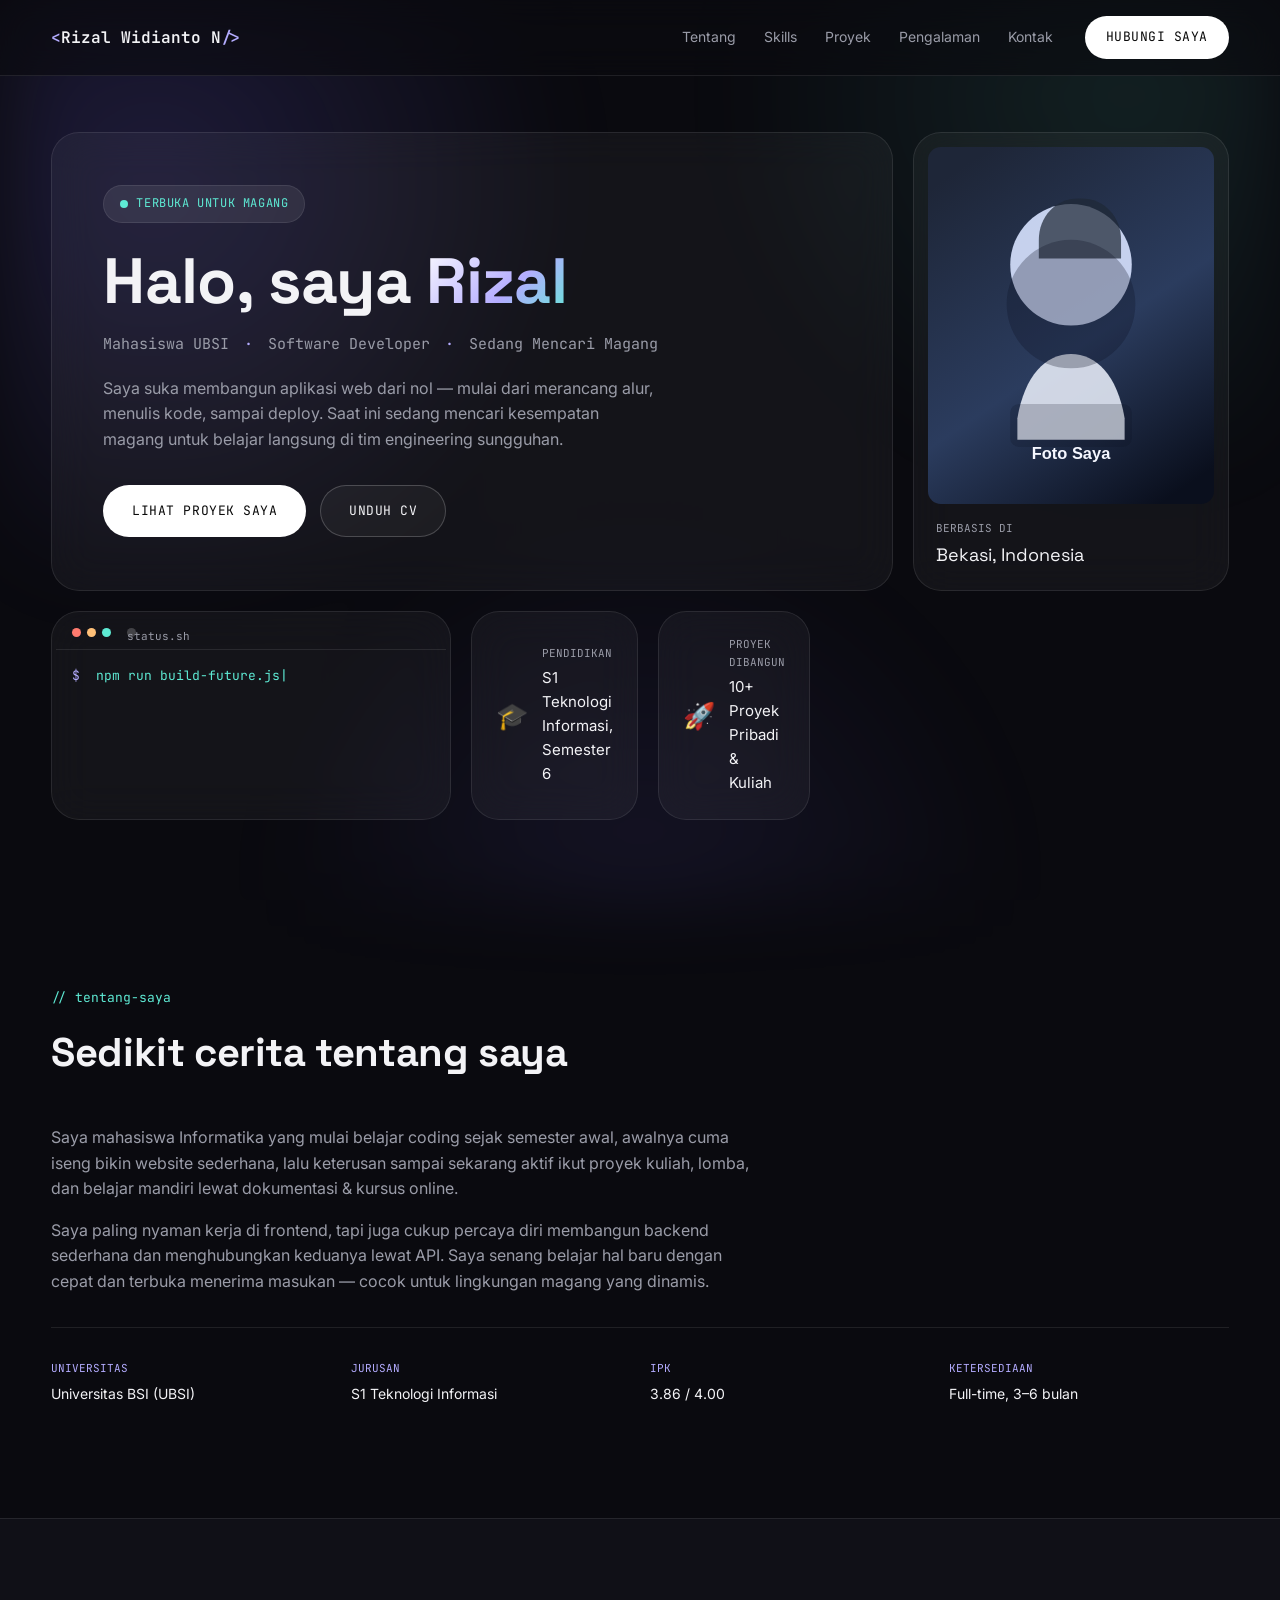
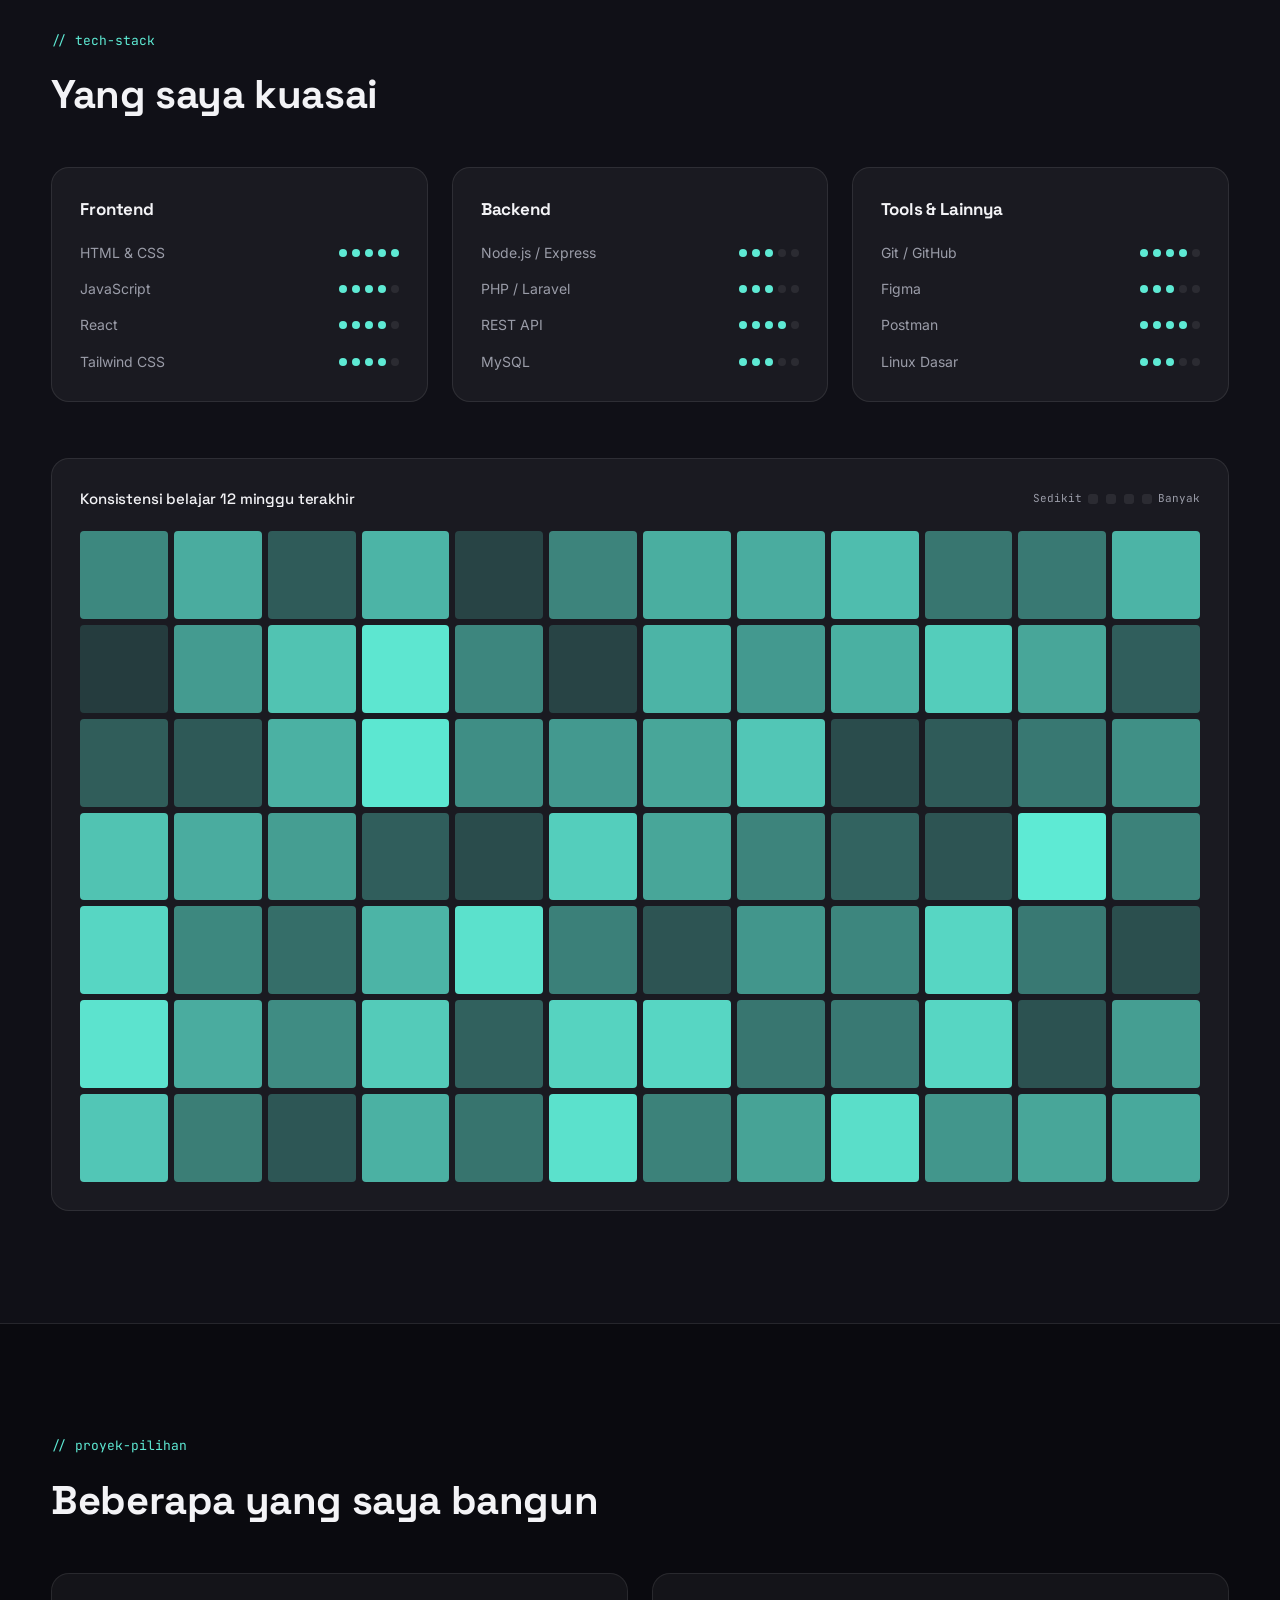
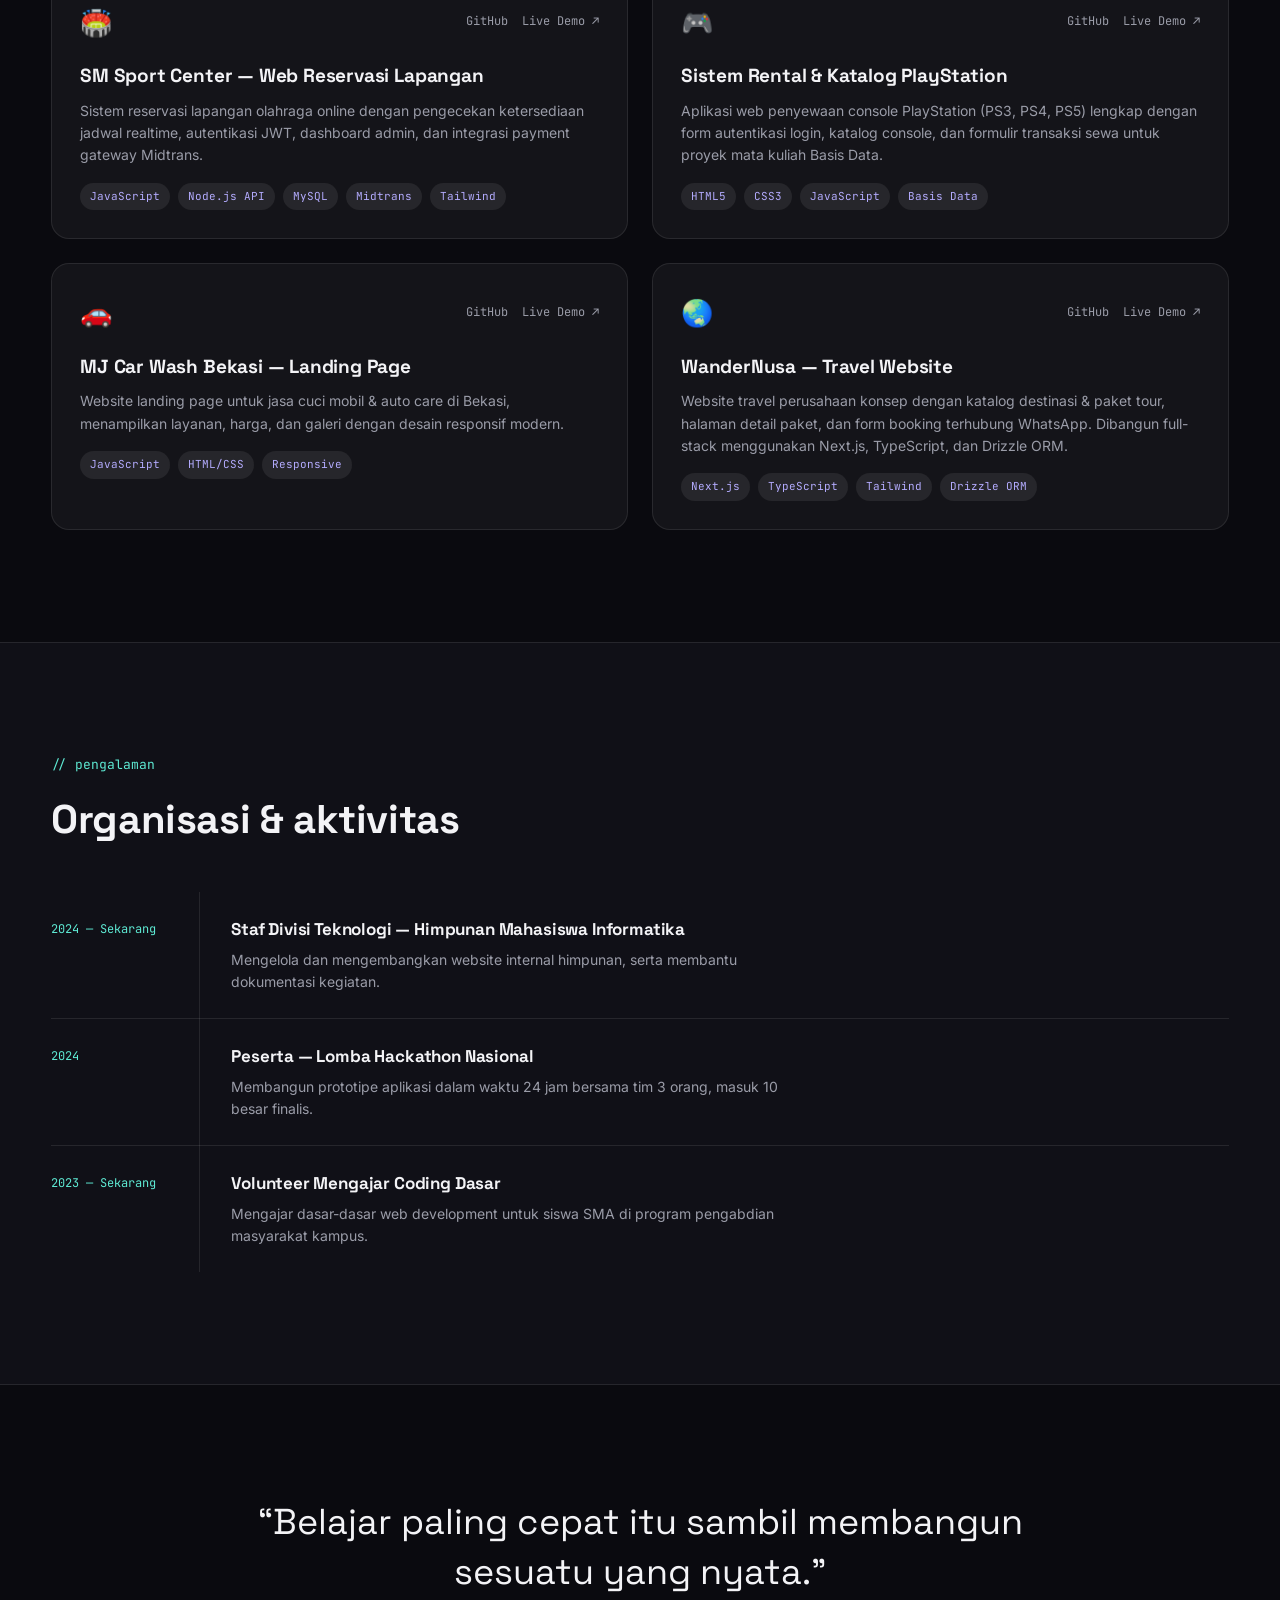
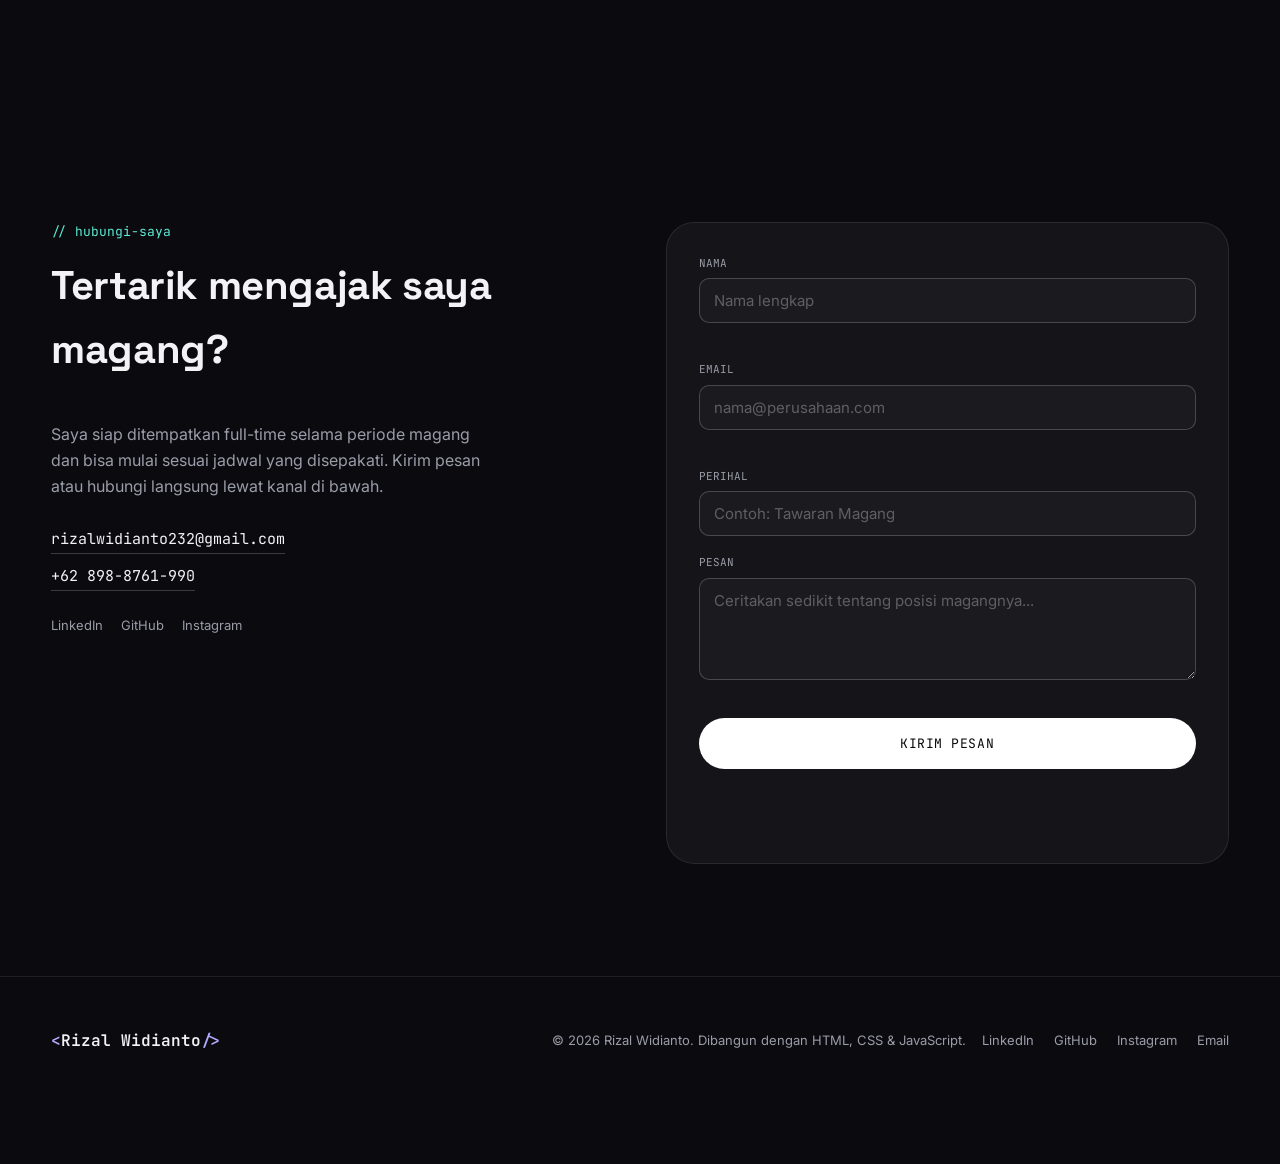
==== commit e348311e: "Replace placeholder projects with real MJ Car Wash and WanderNusa projects" ====
--- a/protofolio/index.html
+++ b/protofolio/index.html
@@ -61,18 +61,19 @@
           </p>
           <div class="hero__actions">
             <a href="#proyek" class="btn btn--primary">Lihat Proyek Saya</a>
-            <a href="/CV-Nama-Anda.pdf" class="btn btn--ghost" download>Unduh CV</a>
+            <a href="../files/CV_Rizal_Widianto_Nugroho_EN.pdf" class="btn btn--ghost" target="_blank"
+              rel="noopener noreferrer" download="CV_Rizal_Widianto_Nugroho_EN.pdf">Unduh CV</a>
           </div>
         </div>
 
         <!-- Kartu foto -->
         <div class="cell cell--photo">
           <div class="photo-frame">
-            <span class="photo-placeholder">Foto Profil</span>
+            <img src="assets/profile.svg" alt="Foto profil Rizal Widianto" class="profile-photo">
           </div>
           <div class="photo-caption">
             <span class="label">Berbasis di</span>
-            <span class="value">Bandung, Indonesia</span>
+            <span class="value">Bekasi, Indonesia</span>
           </div>
         </div>
 
@@ -95,7 +96,7 @@
           <span class="stat__icon">🎓</span>
           <div>
             <p class="stat__label">Pendidikan</p>
-            <p class="stat__value">S1 Informatika, Semester 6</p>
+            <p class="stat__value">S1 Teknologi Informasi, Semester 6</p>
           </div>
         </div>
 
@@ -128,8 +129,8 @@
         </p>
         <div class="about__facts">
           <div class="fact"><span class="fact__label">Universitas</span>Universitas BSI (UBSI)</div>
-          <div class="fact"><span class="fact__label">Jurusan</span>S1 Teknik Informatika</div>
-          <div class="fact"><span class="fact__label">IPK</span>3.7 / 4.00</div>
+          <div class="fact"><span class="fact__label">Jurusan</span>S1 Teknologi Informasi</div>
+          <div class="fact"><span class="fact__label">IPK</span>3.86 / 4.00</div>
           <div class="fact"><span class="fact__label">Ketersediaan</span>Full-time, 3–6 bulan</div>
         </div>
       </div>
@@ -196,7 +197,8 @@
           <h3>SM Sport Center — Web Reservasi Lapangan</h3>
           <p>Sistem reservasi lapangan olahraga online dengan pengecekan ketersediaan jadwal realtime, autentikasi JWT,
             dashboard admin, dan integrasi payment gateway Midtrans.</p>
-          <div class="tags"><span>JavaScript</span><span>Node.js API</span><span>MySQL</span><span>Midtrans</span><span>Tailwind</span></div>
+          <div class="tags"><span>JavaScript</span><span>Node.js
+              API</span><span>MySQL</span><span>Midtrans</span><span>Tailwind</span></div>
         </article>
         <article class="project">
           <div class="project__top">
@@ -209,44 +211,39 @@
             </div>
           </div>
           <h3>Sistem Rental &amp; Katalog PlayStation</h3>
-          <p>Aplikasi web penyewaan console PlayStation (PS3, PS4, PS5) lengkap dengan form autentikasi login, katalog console, dan formulir transaksi sewa untuk proyek mata kuliah Basis Data.</p>
+          <p>Aplikasi web penyewaan console PlayStation (PS3, PS4, PS5) lengkap dengan form autentikasi login, katalog
+            console, dan formulir transaksi sewa untuk proyek mata kuliah Basis Data.</p>
           <div class="tags"><span>HTML5</span><span>CSS3</span><span>JavaScript</span><span>Basis Data</span></div>
         </article>
         <article class="project">
           <div class="project__top">
-            <span class="project__icon">📋</span>
+            <span class="project__icon">🚗</span>
             <div class="project__links">
-              <a href="#" aria-label="Lihat kode di GitHub">GitHub</a>
-              <a href="#" aria-label="Lihat demo langsung">Demo</a>
-            </div>
-          </div>
-          <h3>Aplikasi Manajemen Tugas</h3>
-          <p>To-do list kolaboratif dengan drag-and-drop dan autentikasi pengguna, proyek belajar mandiri.</p>
-          <div class="tags"><span>JavaScript</span><span>Express</span><span>REST API</span></div>
+              <a href="https://github.com/jalll06/mj-car-wash-website" target="_blank" rel="noopener"
+                aria-label="Lihat kode di GitHub">GitHub</a>
+              <a href="https://mj-car-wash-demo.vercel.app/" target="_blank" rel="noopener"
+                aria-label="Lihat live demo aplikasi">Live Demo ↗</a>
+            </div>
+          </div>
+          <h3>MJ Car Wash Bekasi — Landing Page</h3>
+          <p>Website landing page untuk jasa cuci mobil &amp; auto care di Bekasi, menampilkan layanan, harga, dan galeri
+            dengan desain responsif modern.</p>
+          <div class="tags"><span>JavaScript</span><span>HTML/CSS</span><span>Responsive</span></div>
         </article>
         <article class="project">
           <div class="project__top">
-            <span class="project__icon">🌦️</span>
+            <span class="project__icon">🌏</span>
             <div class="project__links">
-              <a href="#" aria-label="Lihat kode di GitHub">GitHub</a>
-              <a href="#" aria-label="Lihat demo langsung">Demo</a>
-            </div>
-          </div>
-          <h3>Dashboard Cuaca Real-Time</h3>
-          <p>Menampilkan data cuaca dari API publik dengan visualisasi grafik sederhana.</p>
-          <div class="tags"><span>JavaScript</span><span>Chart.js</span><span>API</span></div>
-        </article>
-        <article class="project">
-          <div class="project__top">
-            <span class="project__icon">🎨</span>
-            <div class="project__links">
-              <a href="#" aria-label="Lihat kode di GitHub">GitHub</a>
-              <a href="#" aria-label="Lihat demo langsung">Demo</a>
-            </div>
-          </div>
-          <h3>Landing Page Komunitas Kampus</h3>
-          <p>Website organisasi mahasiswa, dari desain di Figma sampai implementasi responsif.</p>
-          <div class="tags"><span>Figma</span><span>Tailwind</span><span>HTML/CSS</span></div>
+              <a href="https://github.com/jalll06/wander-travel" target="_blank" rel="noopener"
+                aria-label="Lihat kode di GitHub">GitHub</a>
+              <a href="https://jalll06-wander-travel.vercel.app/" target="_blank" rel="noopener"
+                aria-label="Lihat live demo aplikasi">Live Demo ↗</a>
+            </div>
+          </div>
+          <h3>WanderNusa — Travel Website</h3>
+          <p>Website travel perusahaan konsep dengan katalog destinasi &amp; paket tour, halaman detail paket, dan form
+            booking terhubung WhatsApp. Dibangun full-stack menggunakan Next.js, TypeScript, dan Drizzle ORM.</p>
+          <div class="tags"><span>Next.js</span><span>TypeScript</span><span>Tailwind</span><span>Drizzle ORM</span></div>
         </article>
       </div>
     </section>
@@ -296,13 +293,14 @@
             yang disepakati. Kirim pesan atau hubungi langsung lewat kanal di bawah.
           </p>
           <div class="contact__links">
-            <a href="mailto:nama.anda@email.com">nama.anda@email.com</a>
-            <a href="tel:+6281234567890">+62 812-3456-7890</a>
+            <a href="mailto:rizalwidianto232@gmail.com">rizalwidianto232@gmail.com</a>
+            <a href="tel:+628988761990">+62 898-8761-990</a>
           </div>
           <div class="contact__social">
-            <a href="#" target="_blank" rel="noopener">LinkedIn</a>
-            <a href="https://github.com/jalll06" target="_blank" rel="noopener">GitHub</a>
-            <a href="#" target="_blank" rel="noopener">Instagram</a>
+            <a href="https://www.linkedin.com/in/rizal-widianto-98a55142b/" target="_blank"
+              rel="noopener noreferrer">LinkedIn</a>
+            <a href="https://github.com/jalll06" target="_blank" rel="noopener noreferrer">GitHub</a>
+            <a href="https://www.instagram.com/rzllwdnt_/" target="_blank" rel="noopener noreferrer">Instagram</a>
           </div>
         </div>
 
@@ -343,9 +341,11 @@
           class="nav__logo-bracket">/&gt;</span></a>
       <p>&copy; <span id="year"></span> Rizal Widianto. Dibangun dengan HTML, CSS &amp; JavaScript.</p>
       <div class="footer__links">
-        <a href="#" target="_blank" rel="noopener">LinkedIn</a>
-        <a href="https://github.com/jalll06" target="_blank" rel="noopener">GitHub</a>
-        <a href="mailto:nama.anda@email.com">Email</a>
+        <a href="https://www.linkedin.com/in/rizal-widianto-98a55142b/" target="_blank"
+          rel="noopener noreferrer">LinkedIn</a>
+        <a href="https://github.com/jalll06" target="_blank" rel="noopener noreferrer">GitHub</a>
+        <a href="https://www.instagram.com/rzllwdnt_/" target="_blank" rel="noopener noreferrer">Instagram</a>
+        <a href="mailto:rizalwidianto232@gmail.com">Email</a>
       </div>
     </div>
   </footer>
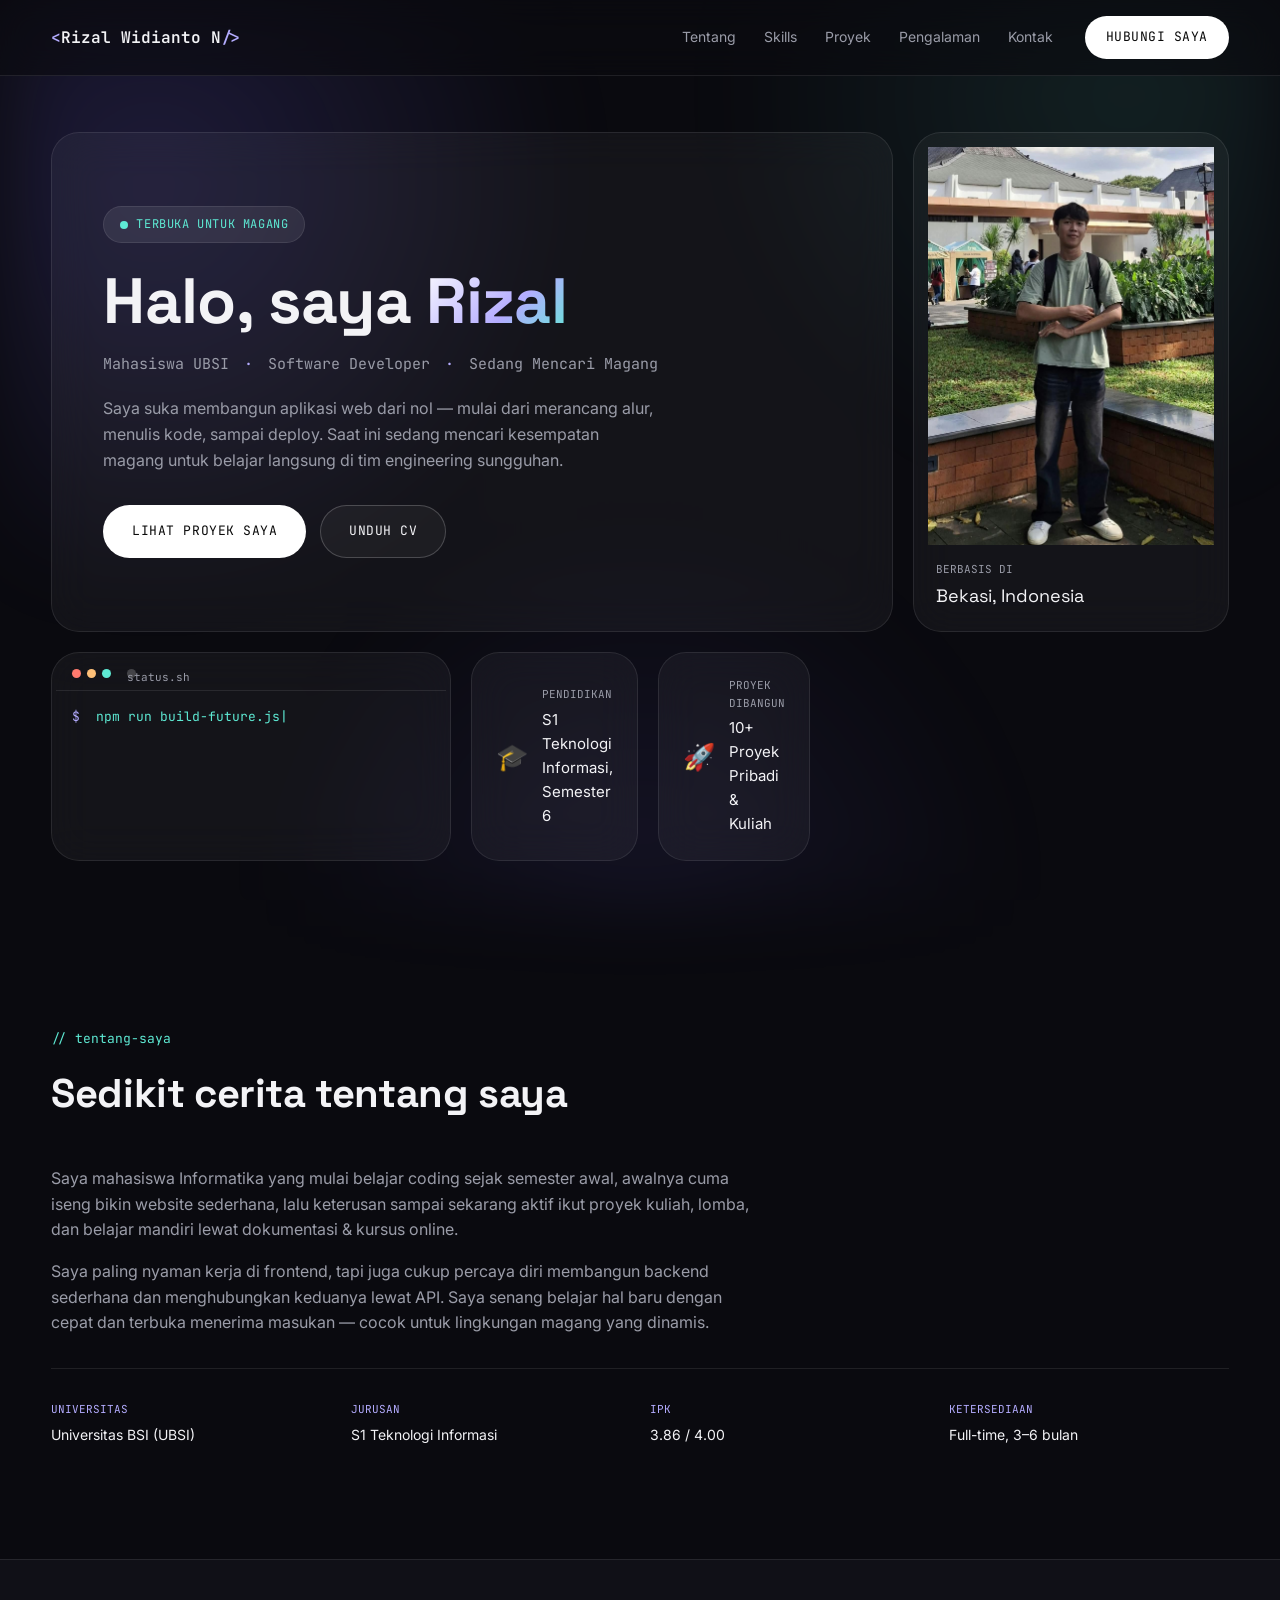
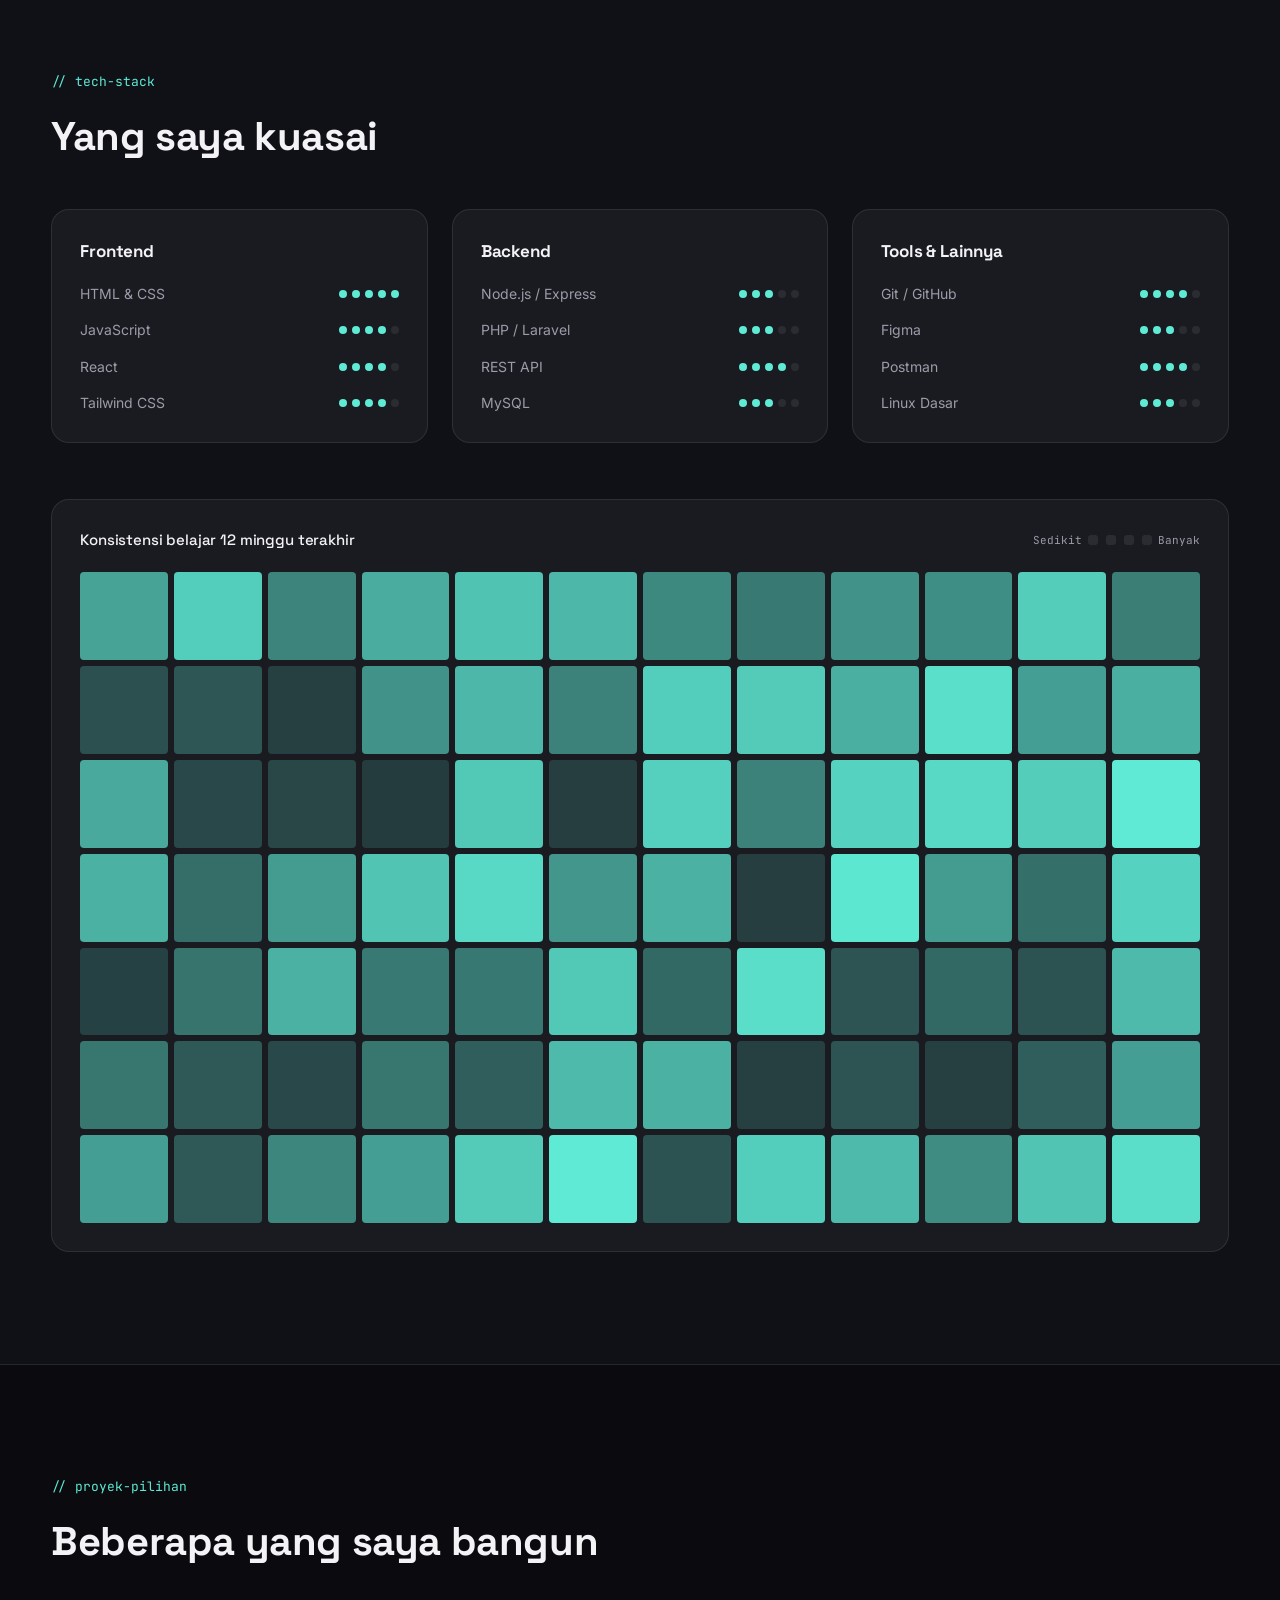
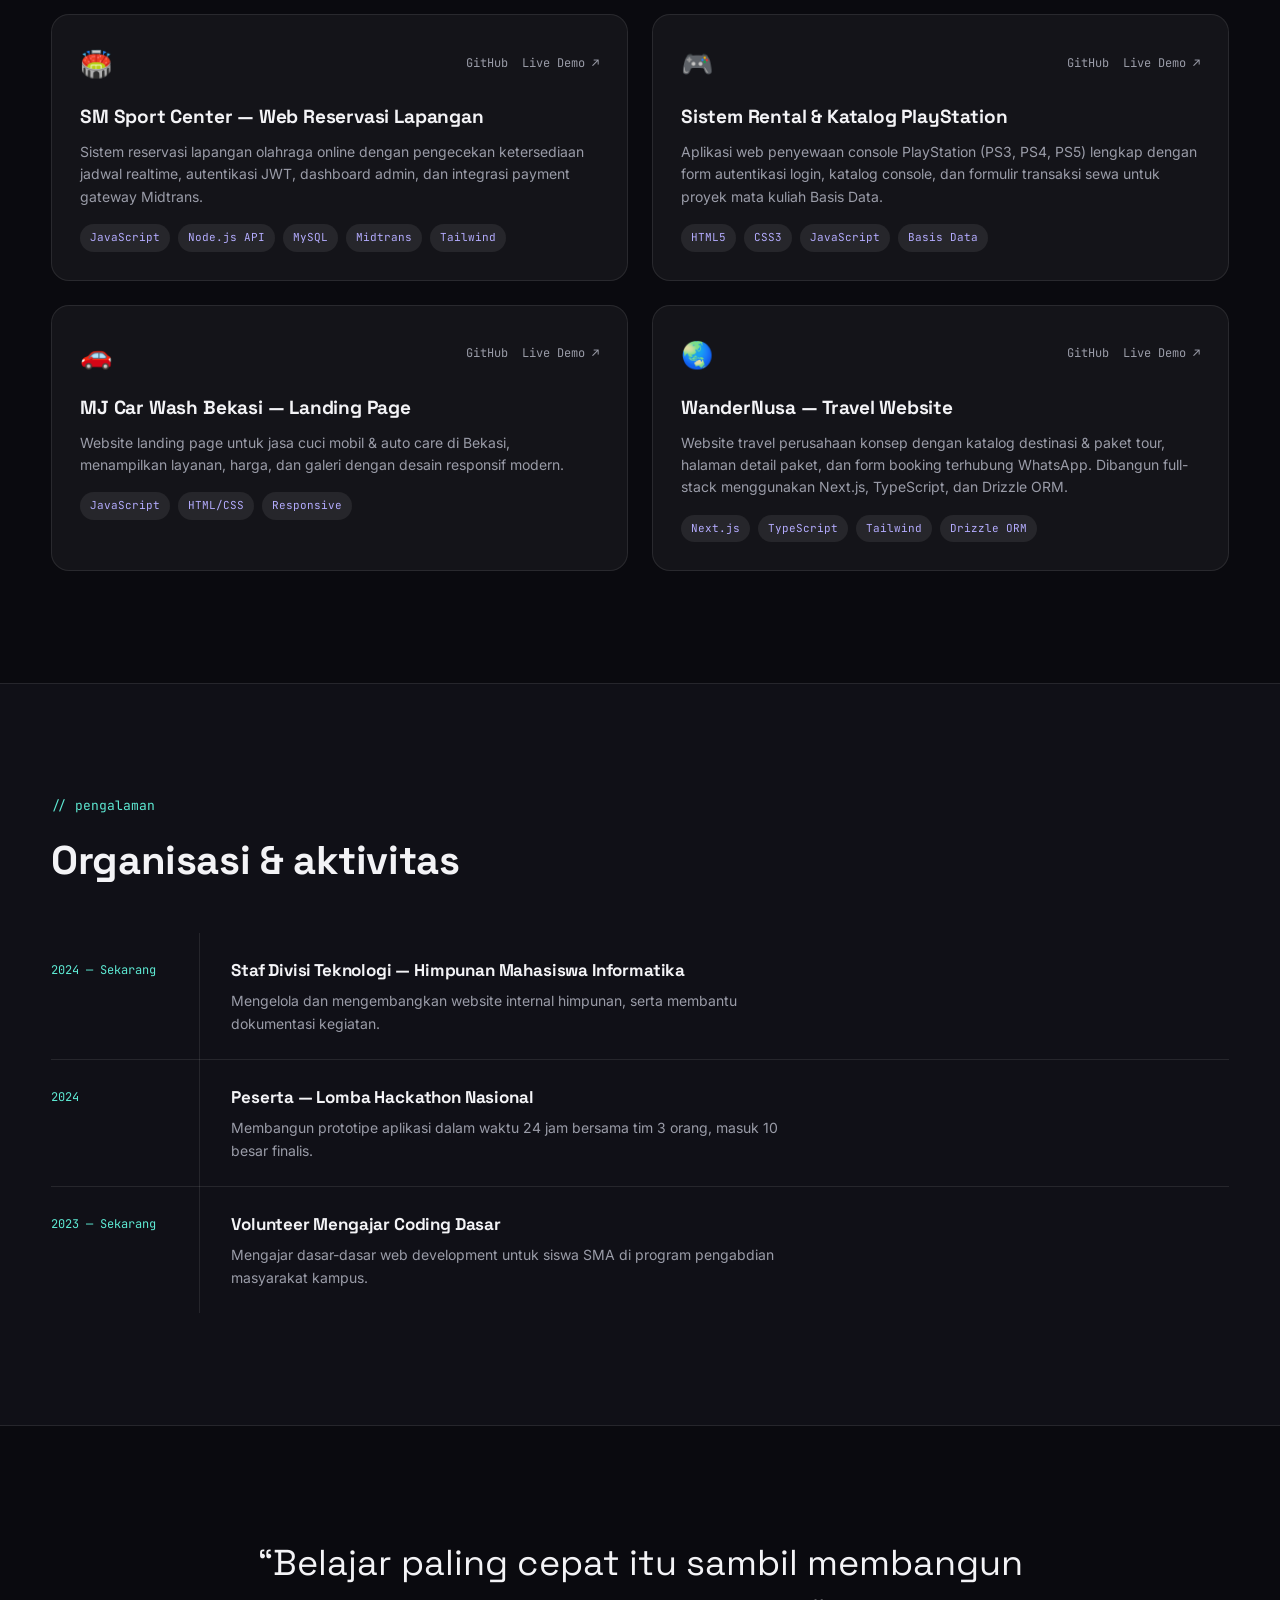
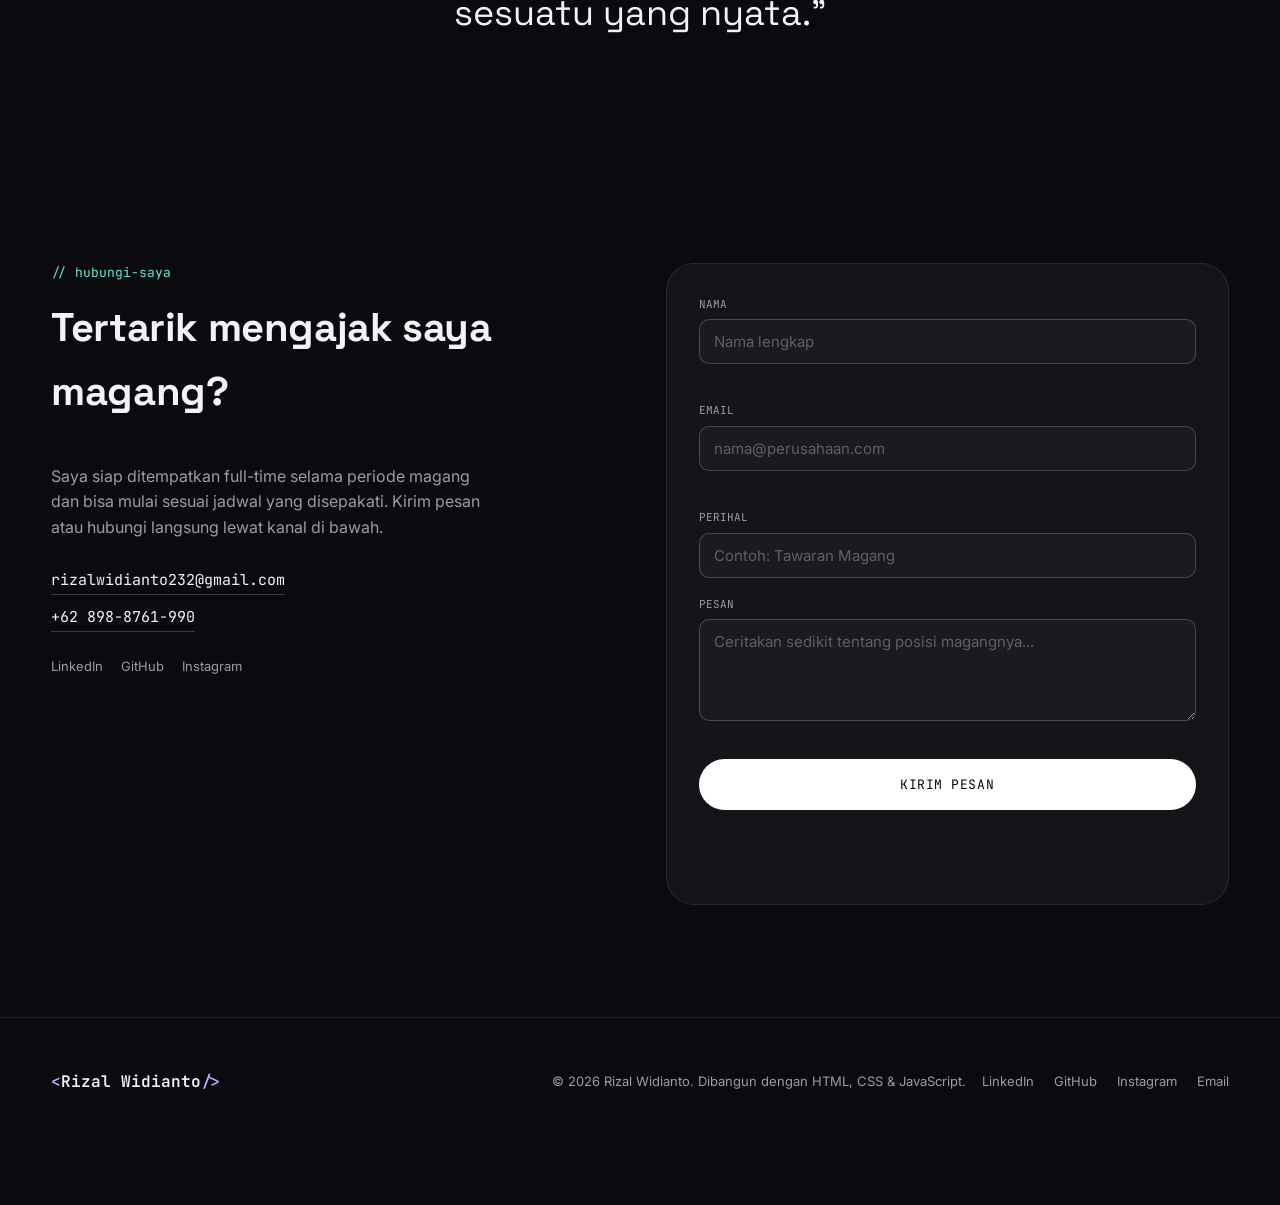
==== commit 585f7e0f: "Add real profile photo" ====
--- a/protofolio/index.html
+++ b/protofolio/index.html
@@ -69,7 +69,7 @@
         <!-- Kartu foto -->
         <div class="cell cell--photo">
           <div class="photo-frame">
-            <img src="assets/profile.svg" alt="Foto profil Rizal Widianto" class="profile-photo">
+            <img src="assets/profile.jpg" alt="Foto profil Rizal Widianto" class="profile-photo">
           </div>
           <div class="photo-caption">
             <span class="label">Berbasis di</span>
